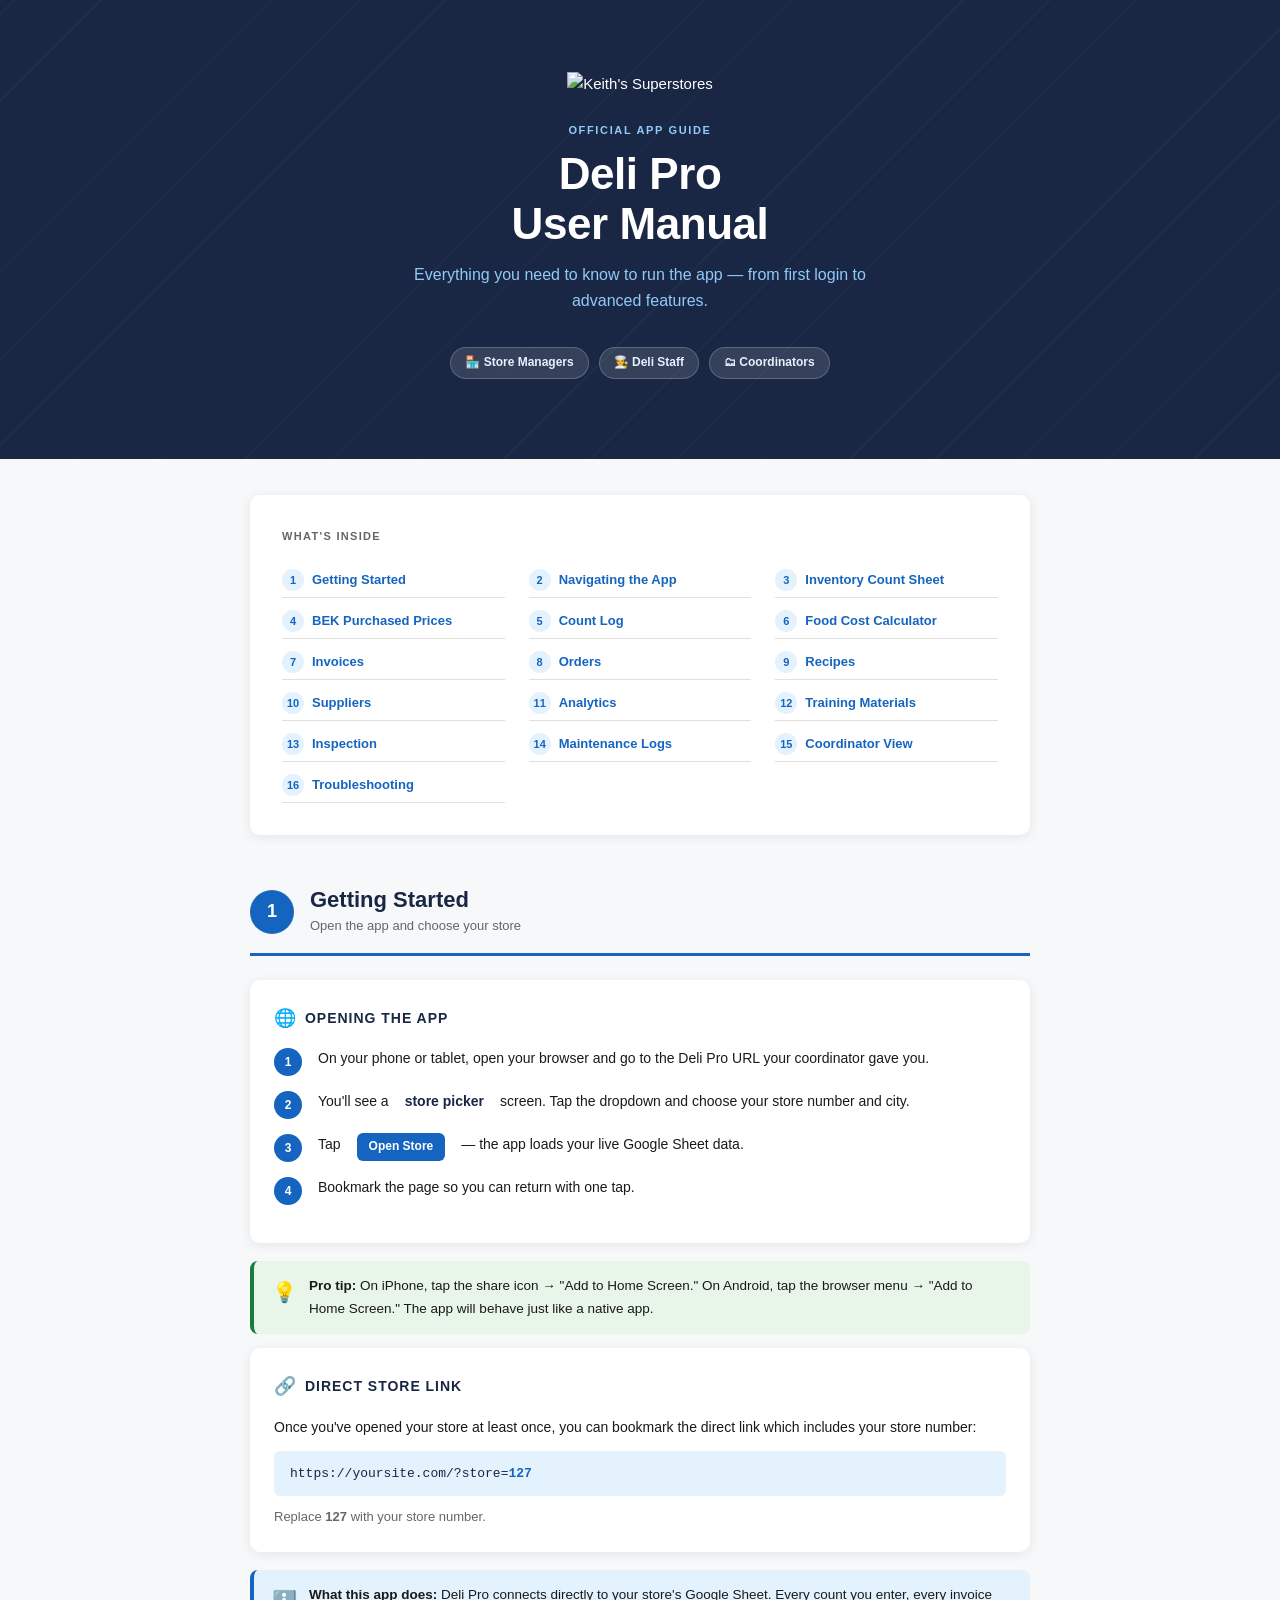
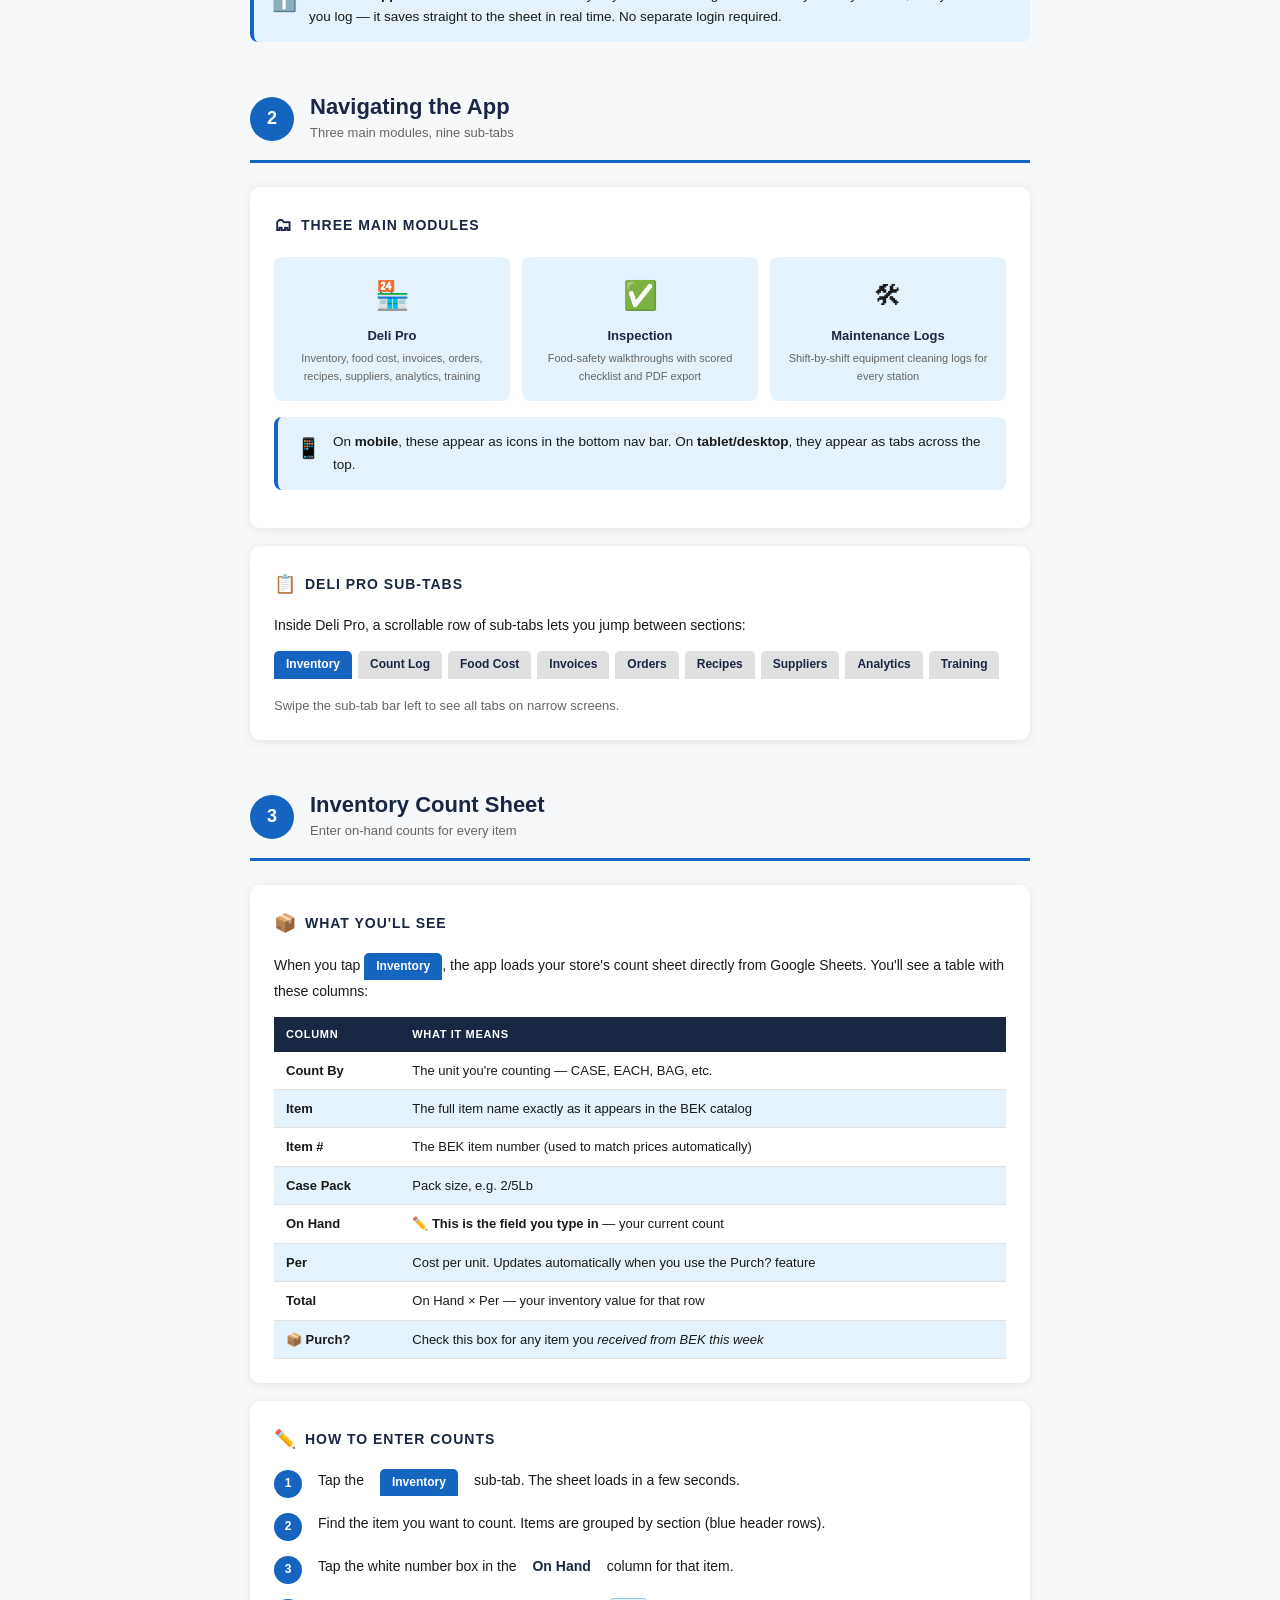
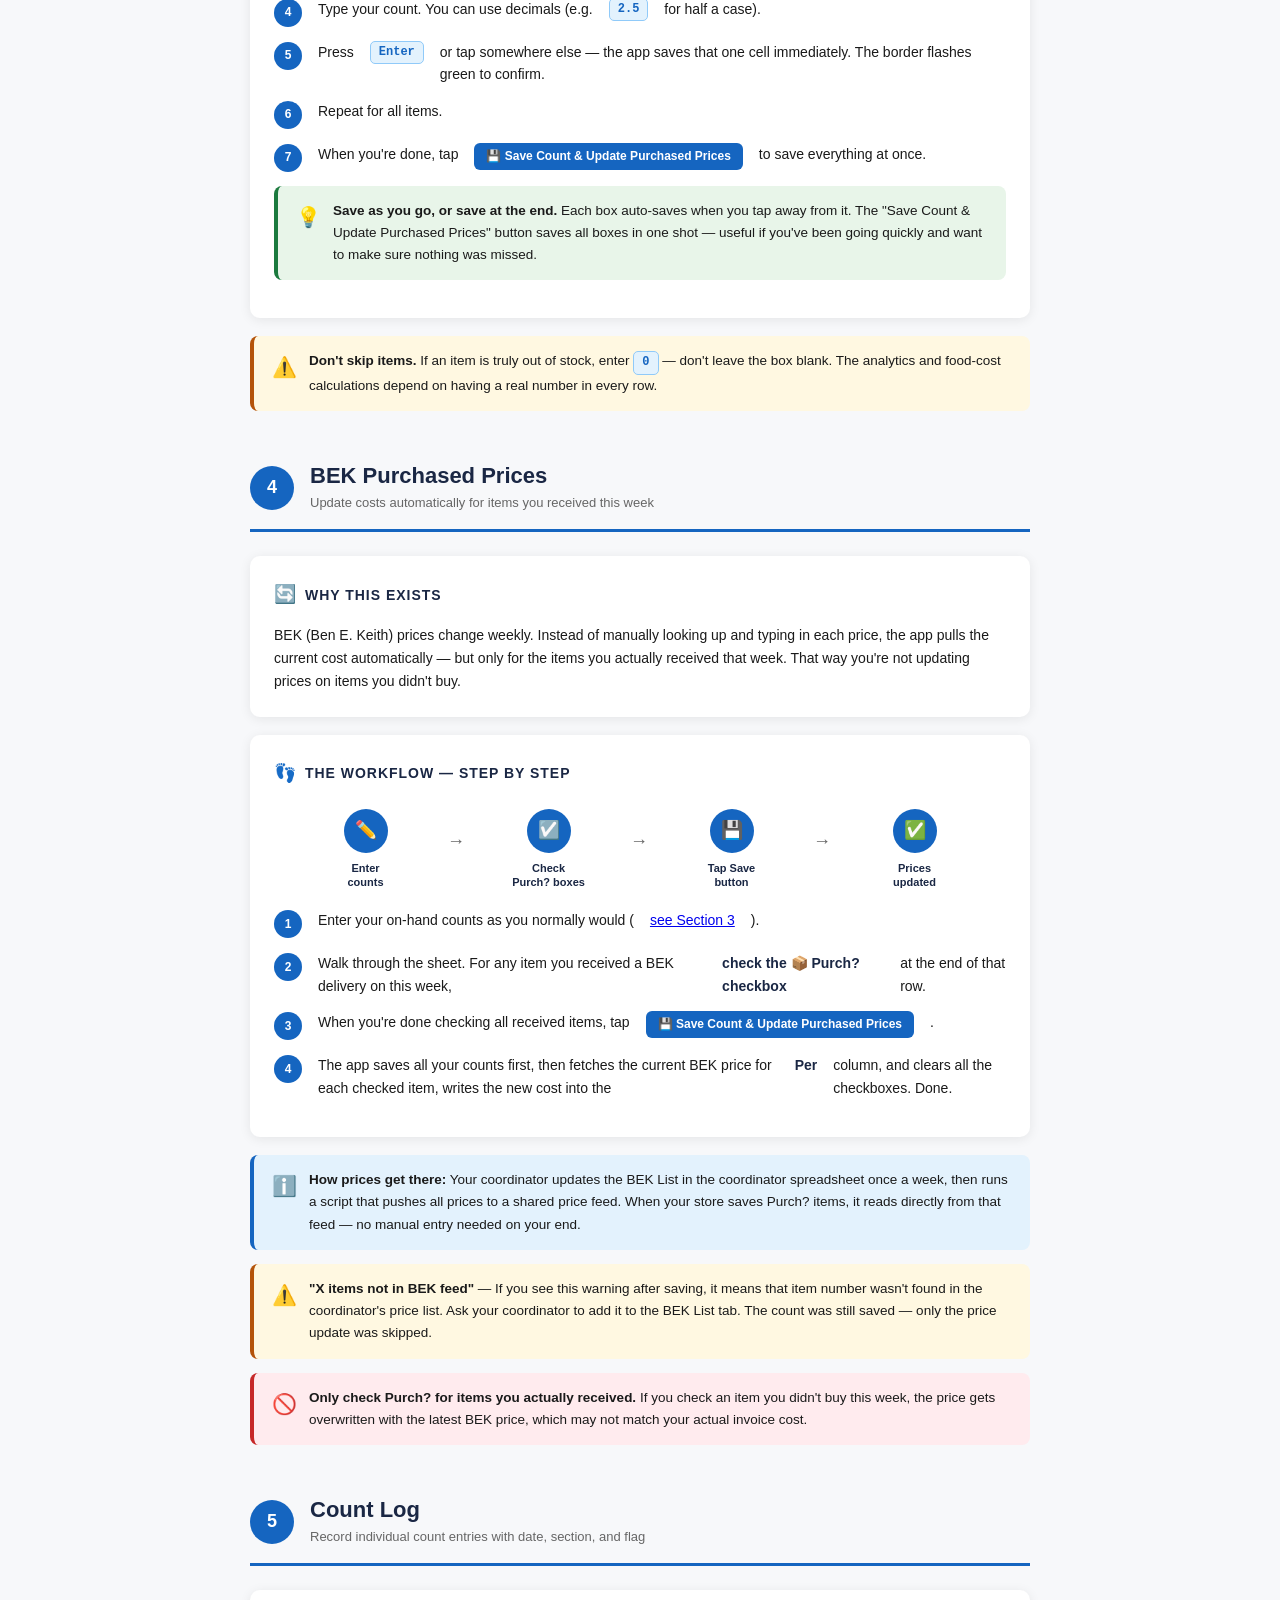
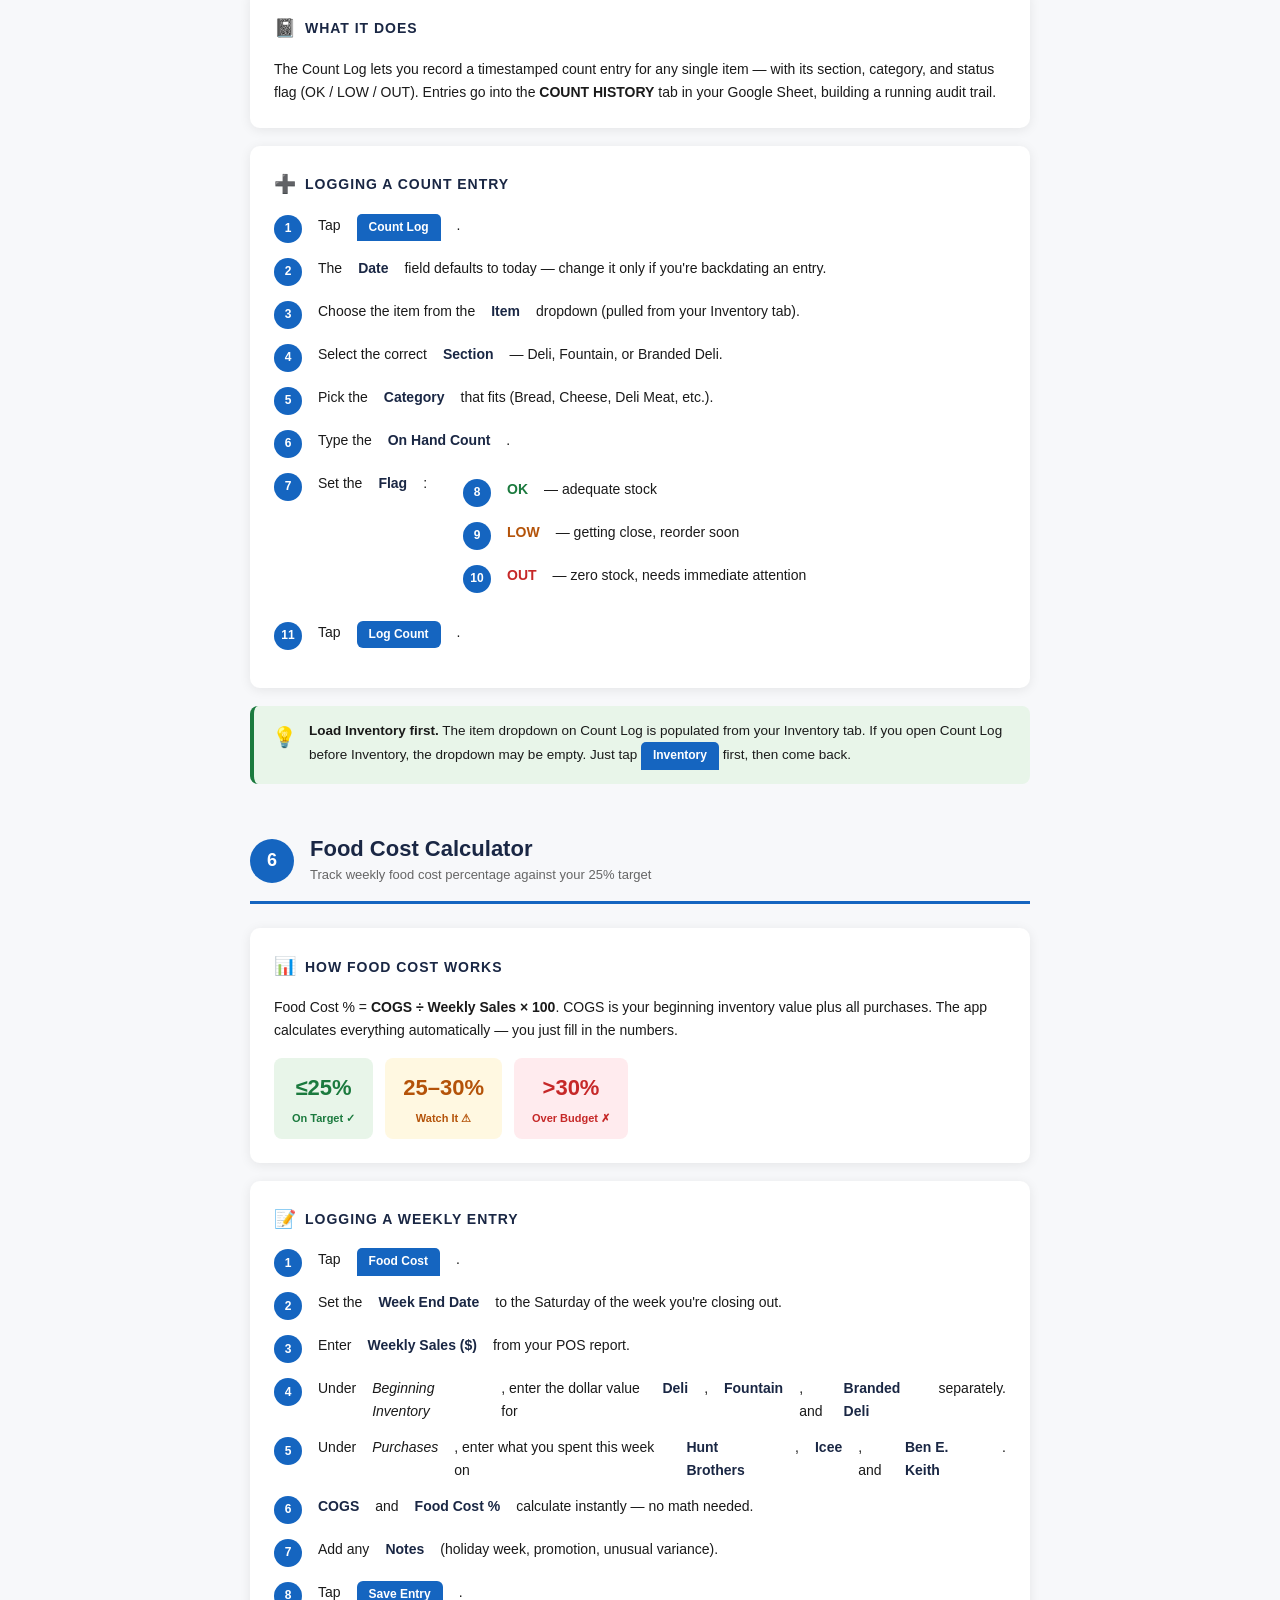
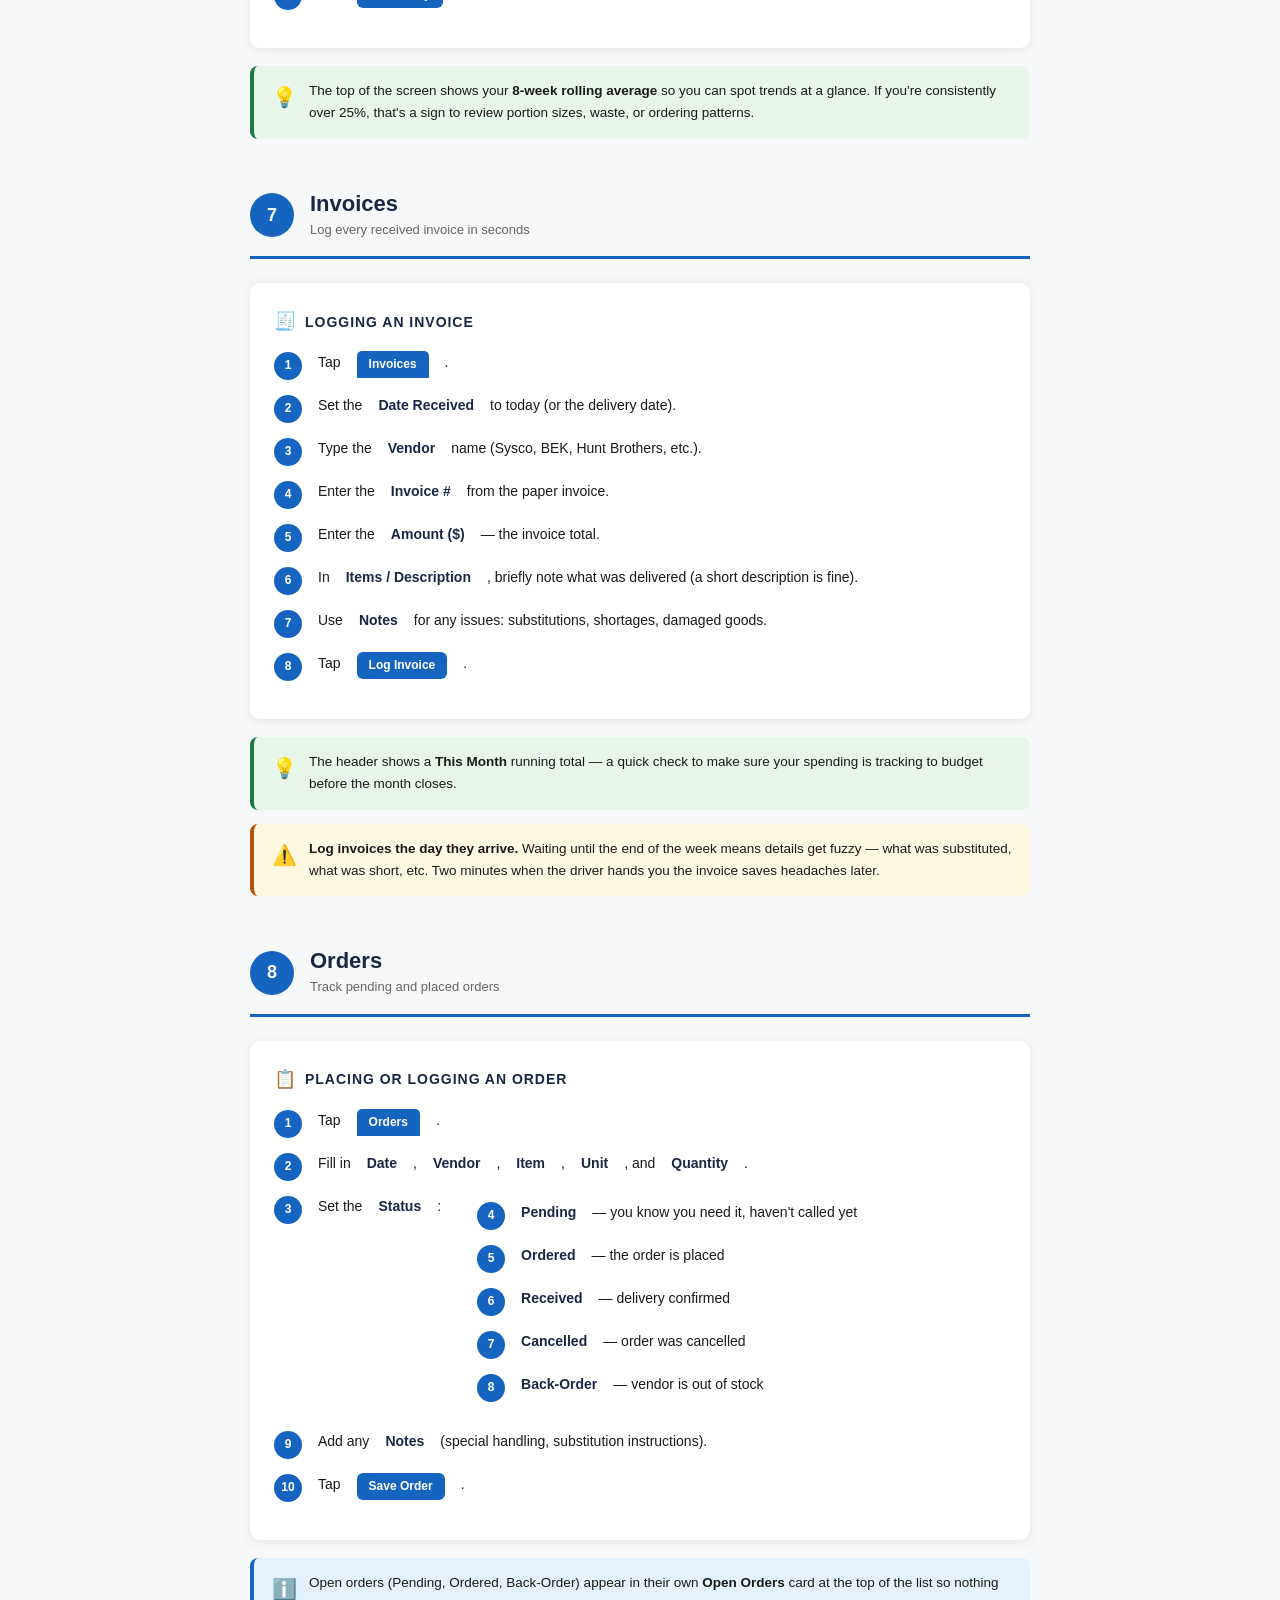
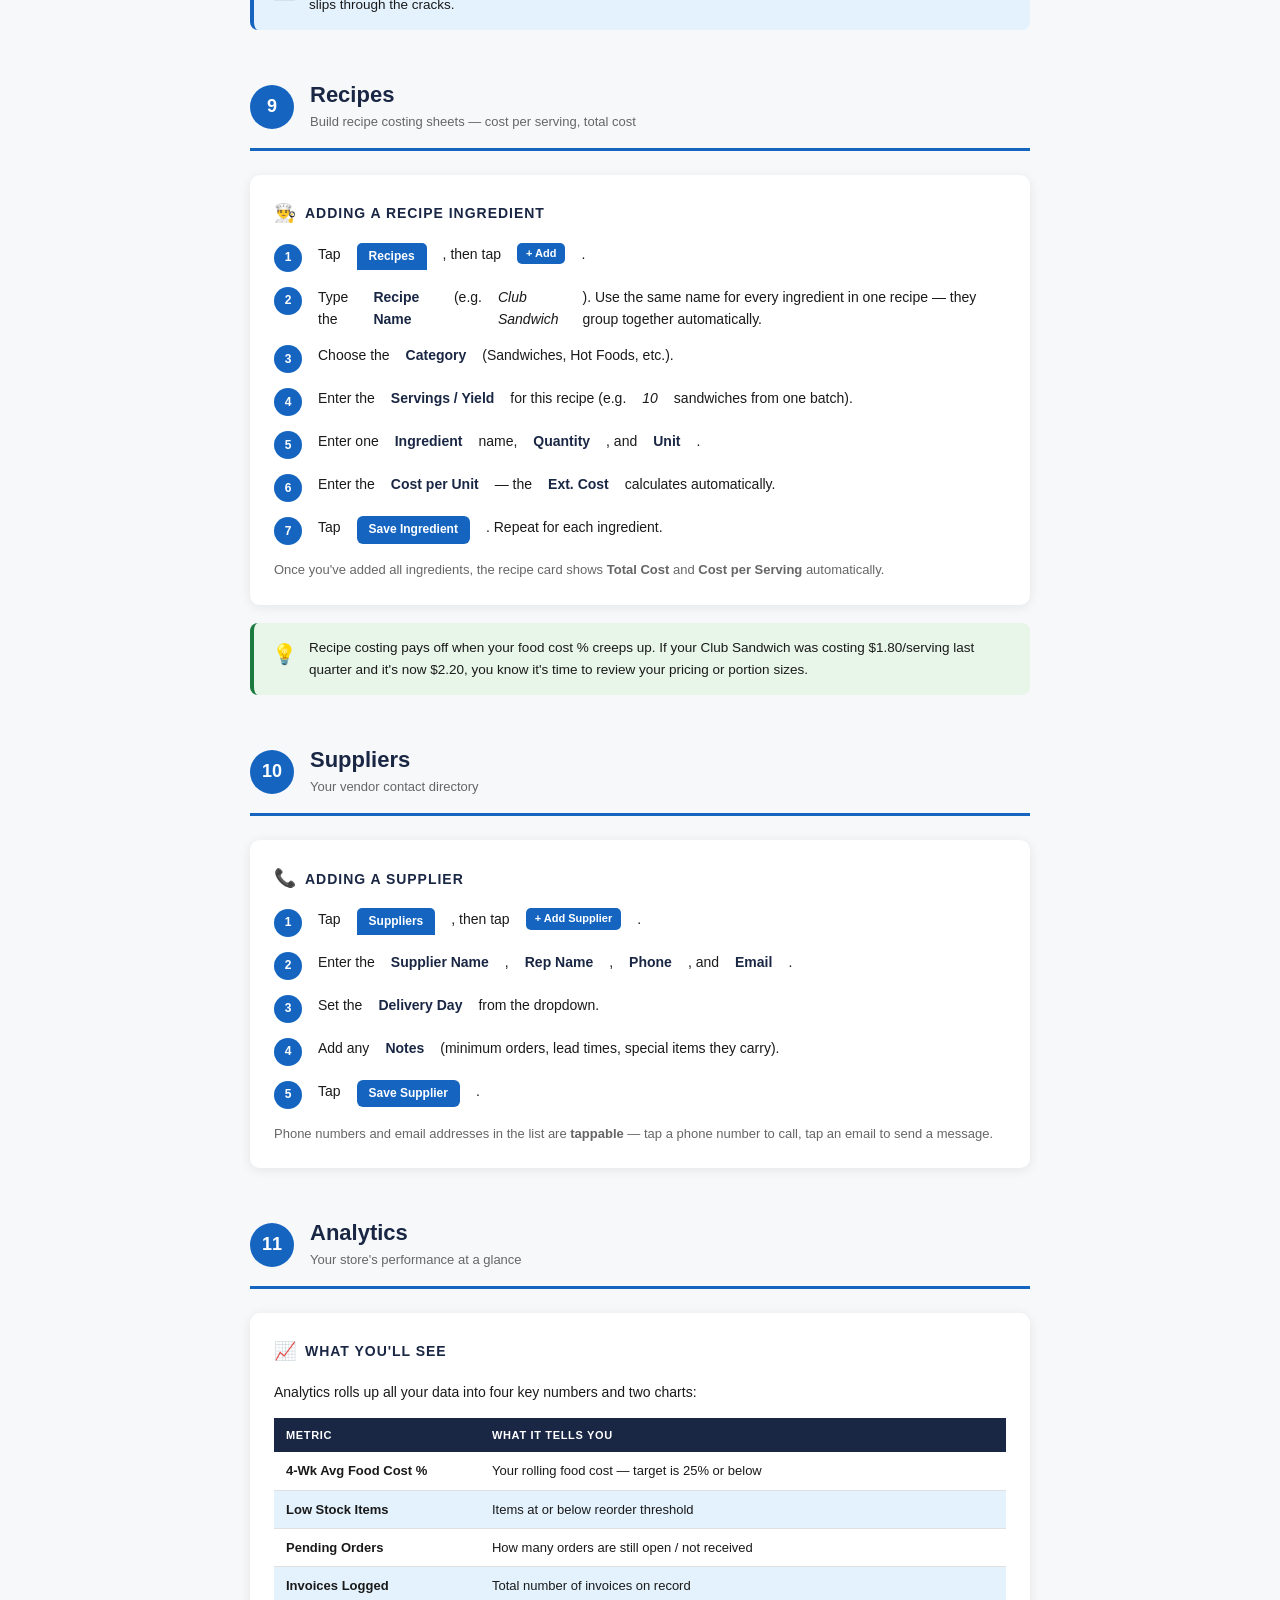
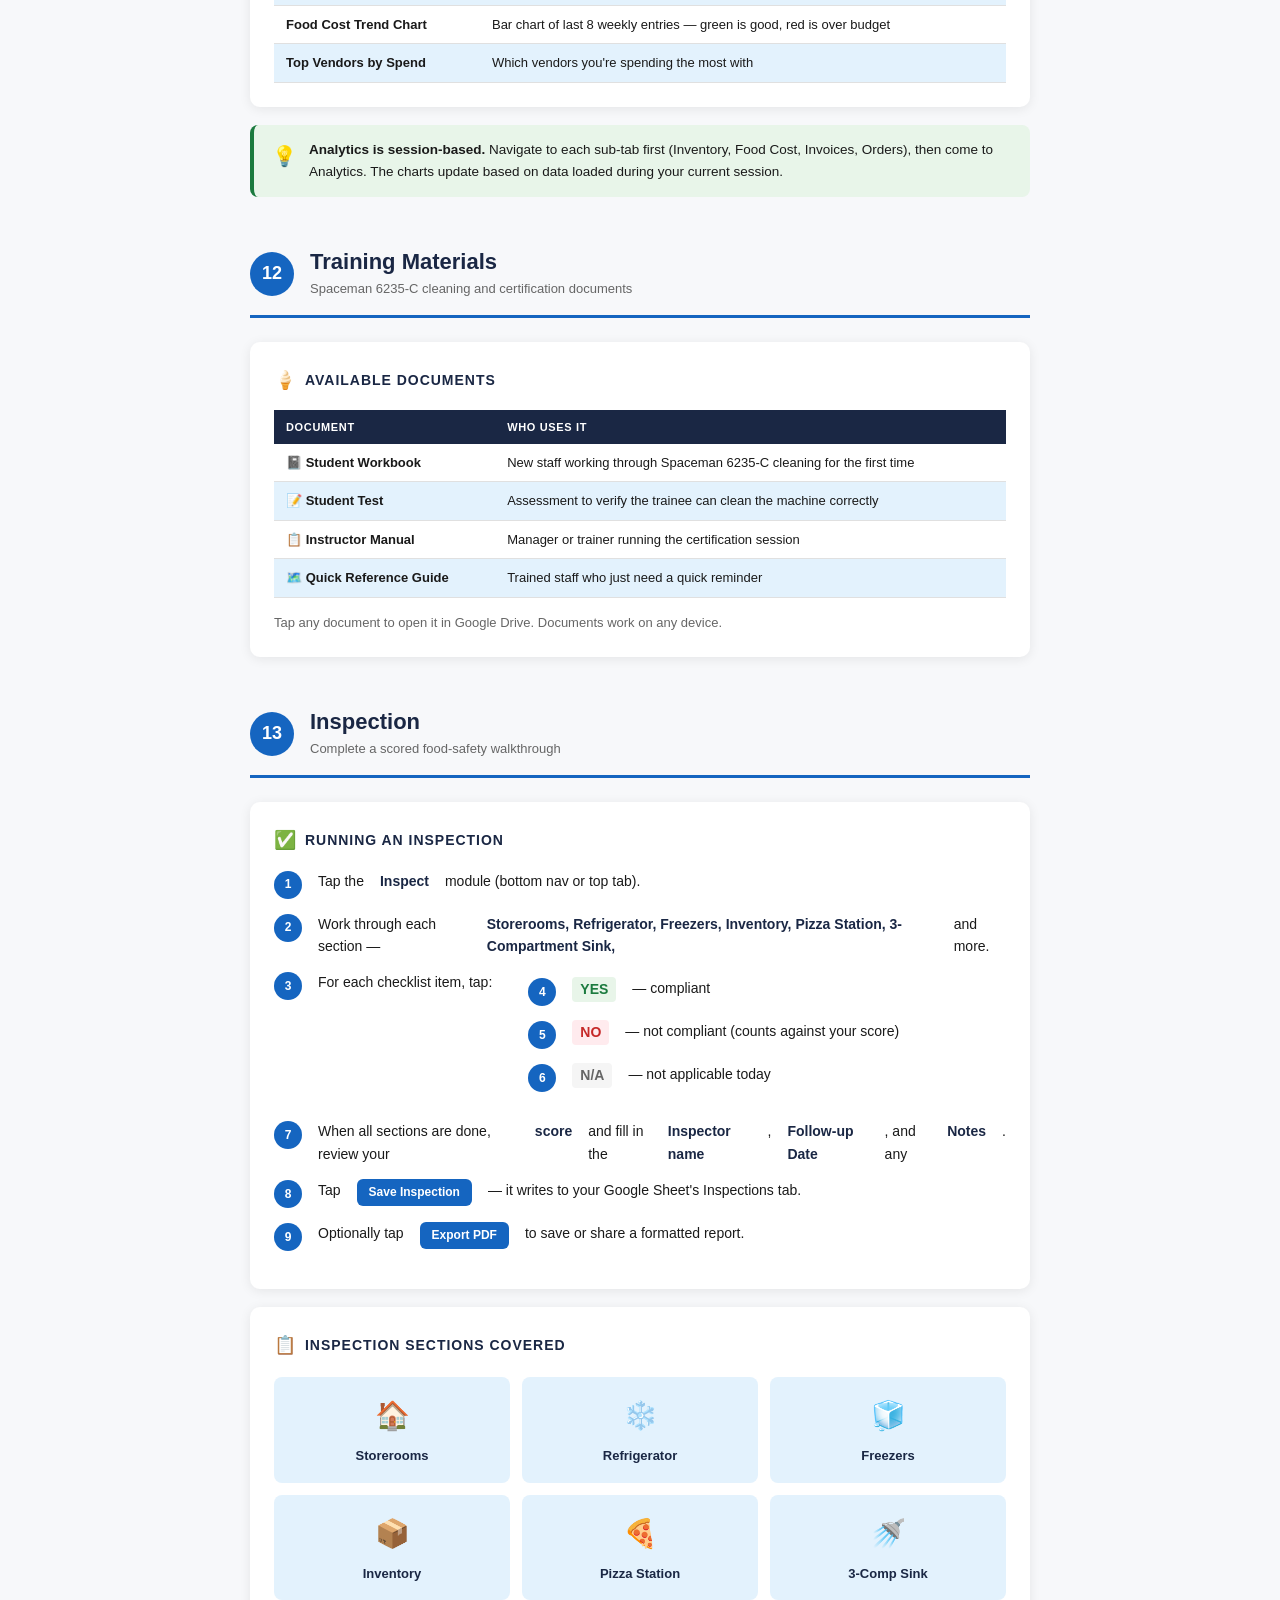
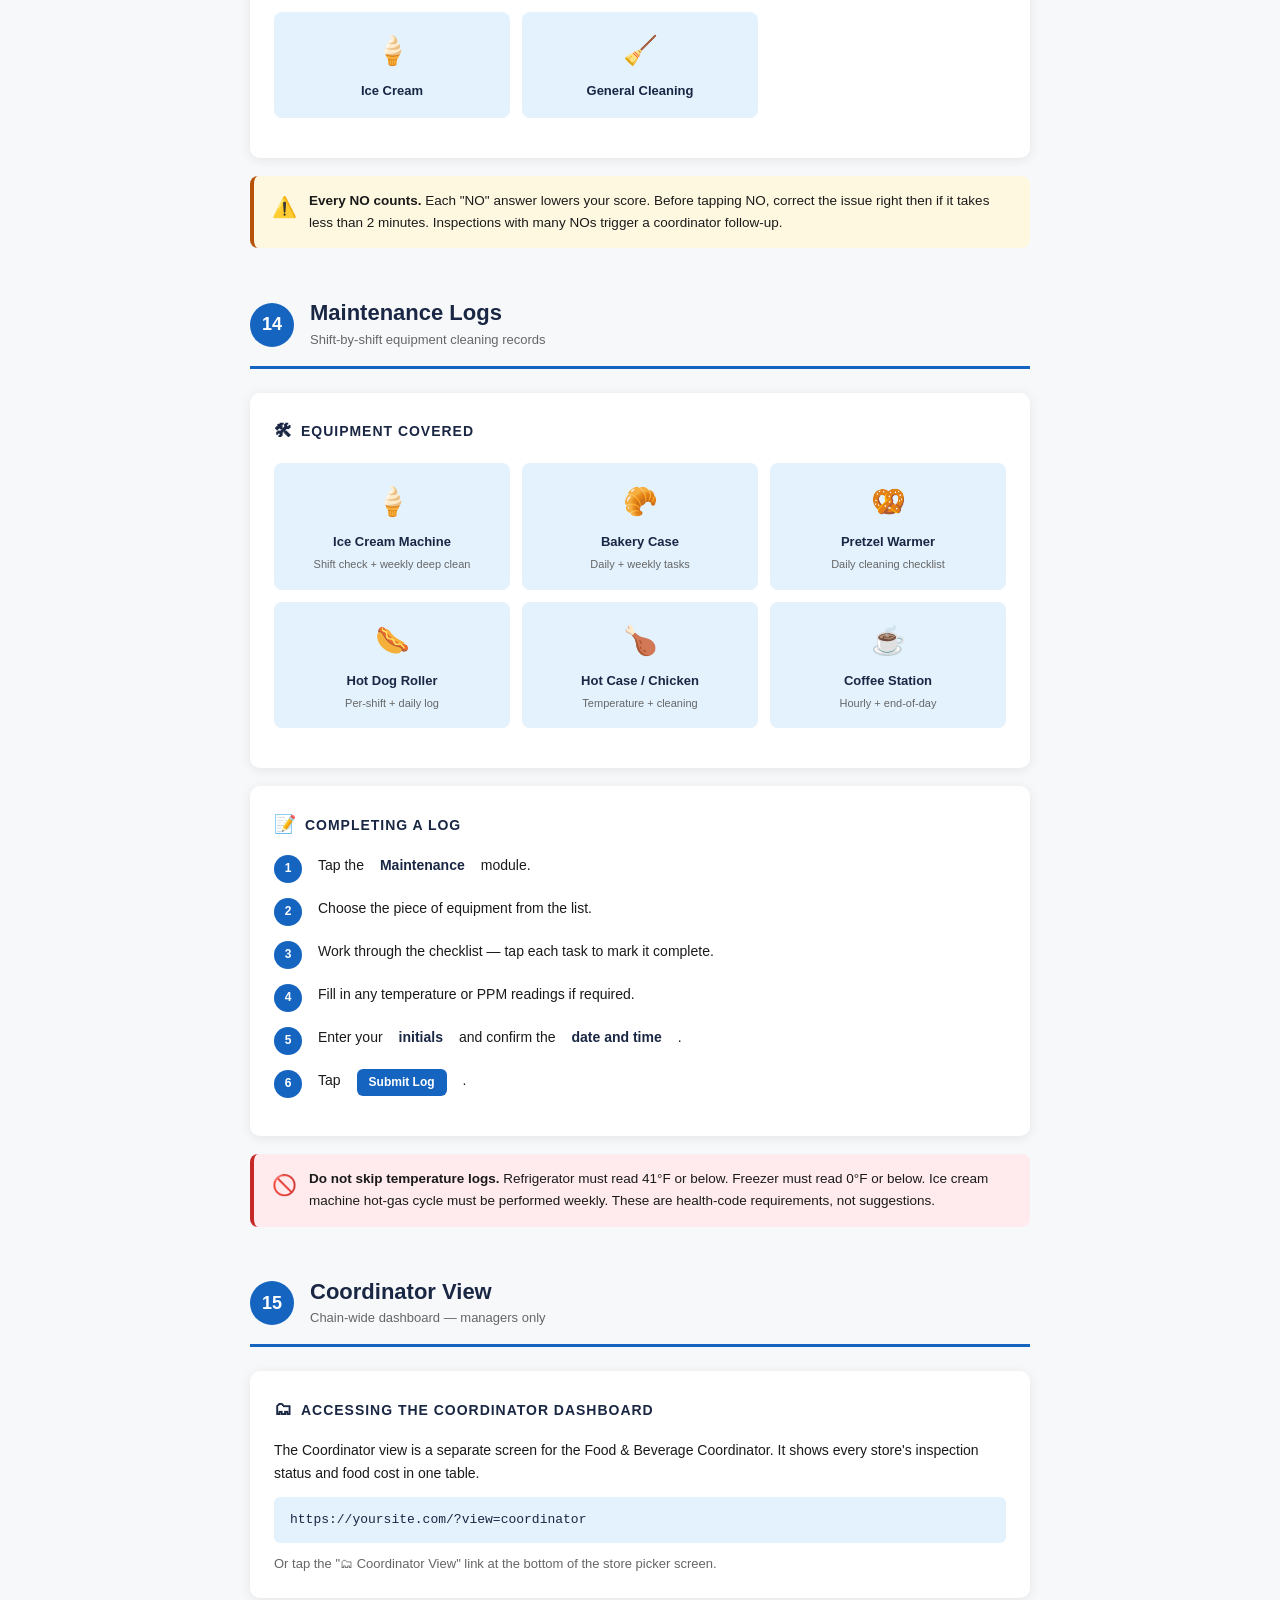
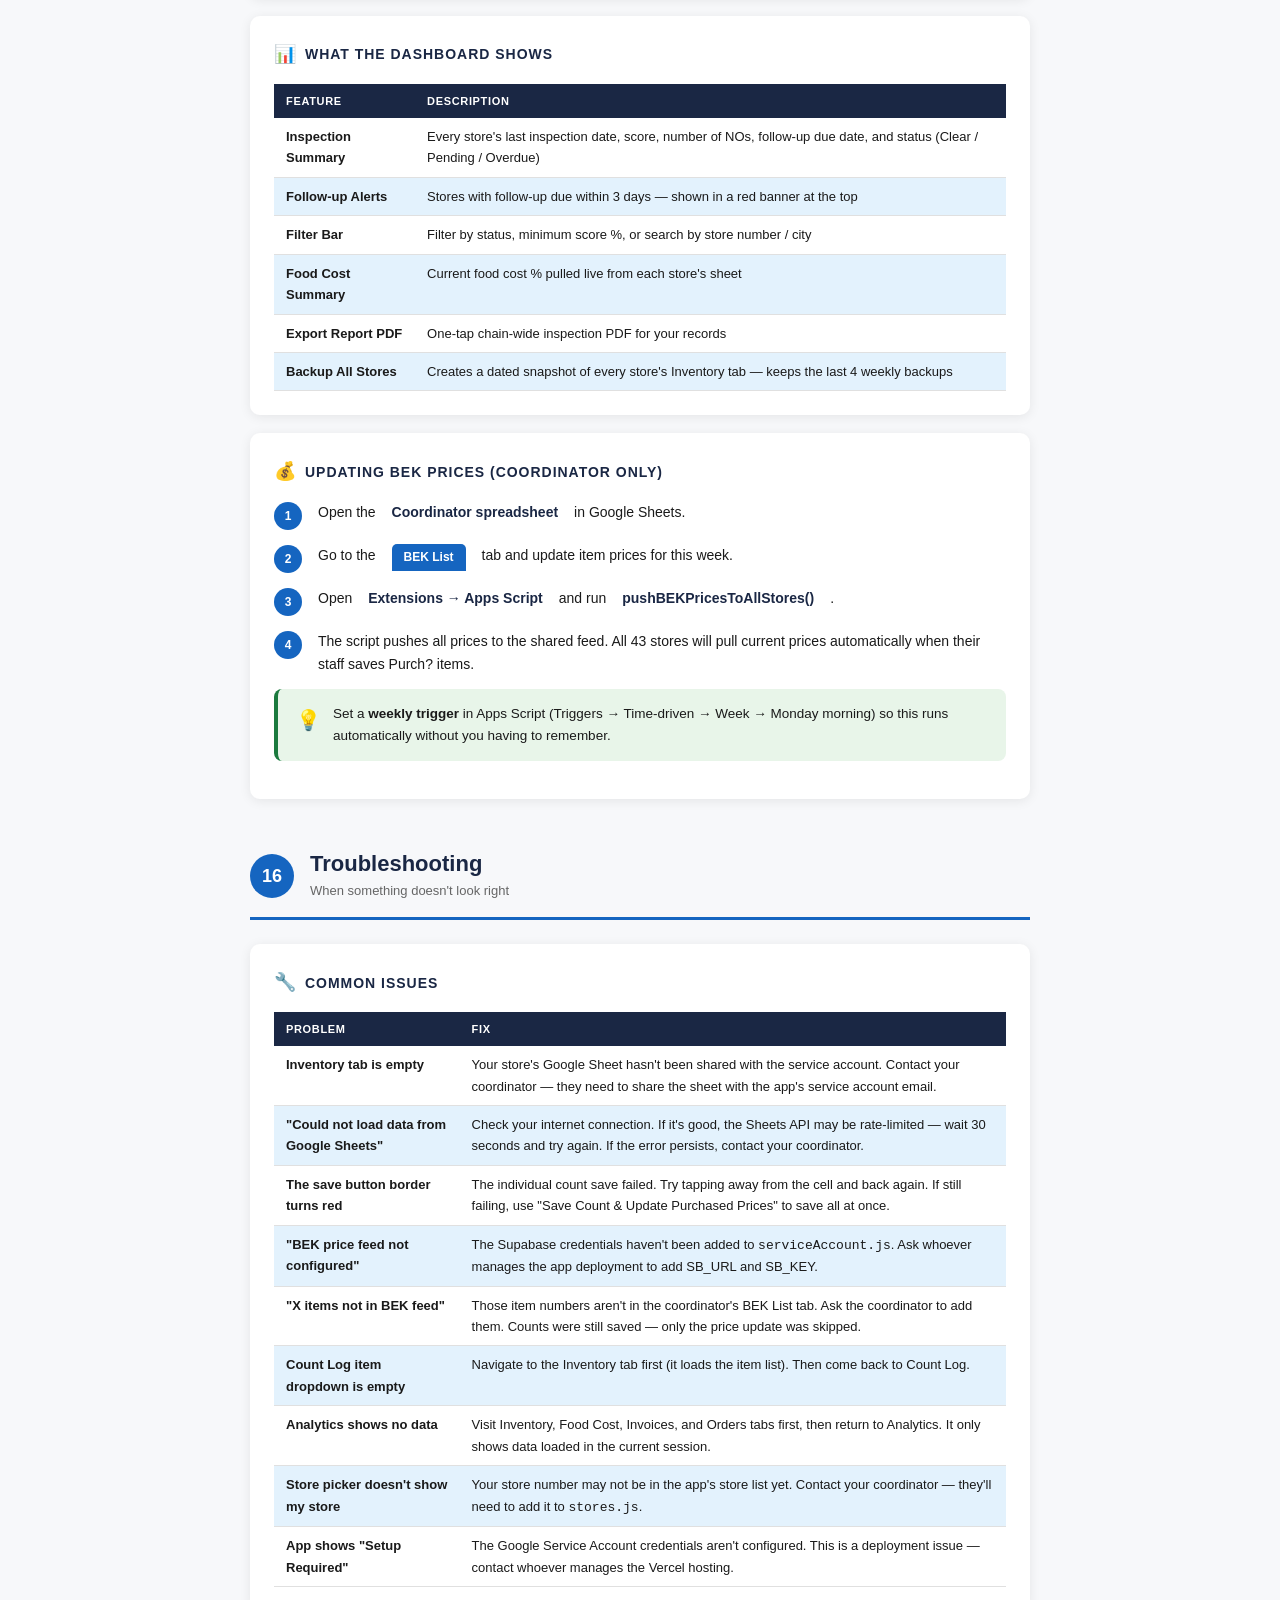
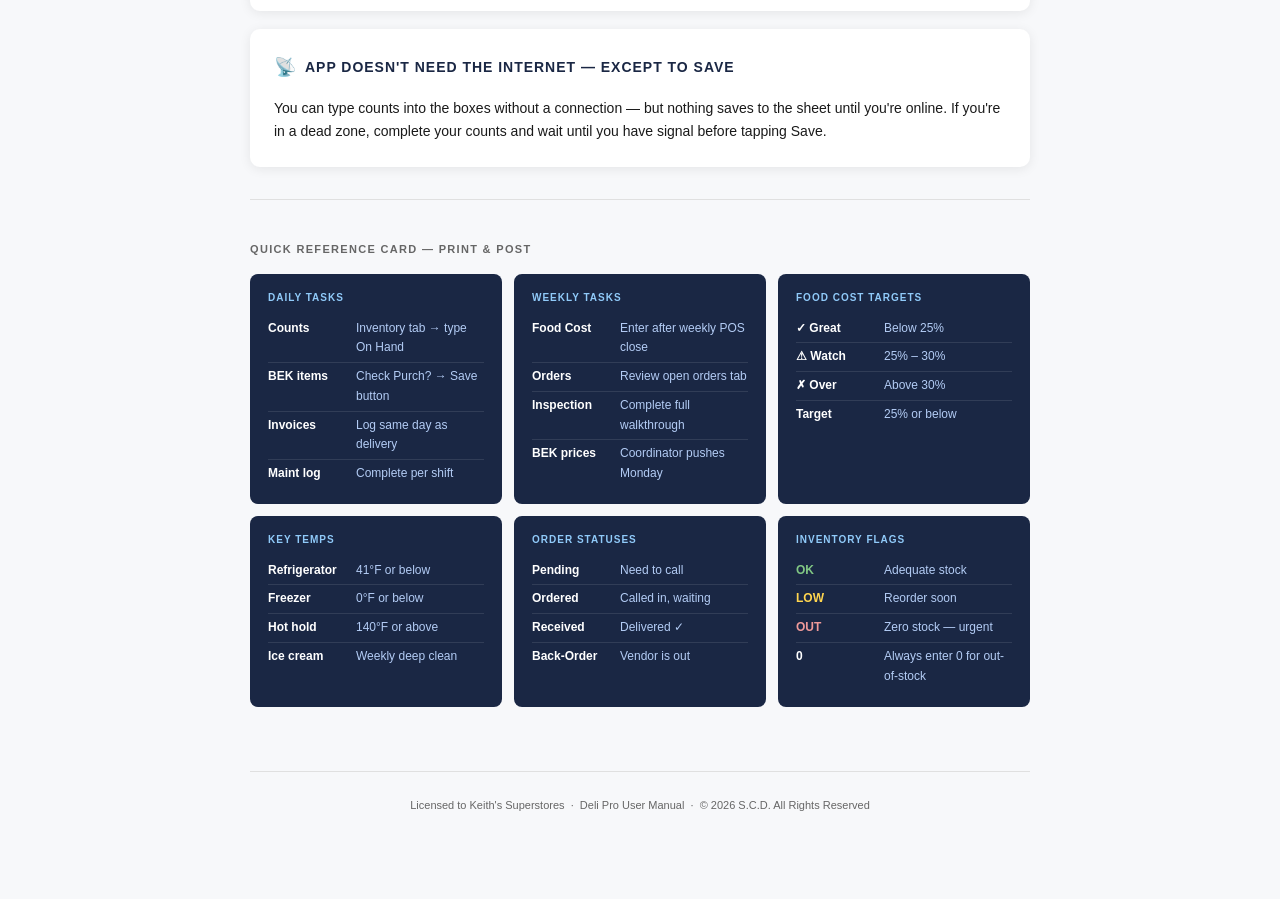
==== manual.html @ 56f4b5a8 "Add Deli Pro user manual Clean, professional HTML manual covering all 16 sections: Getting Started, " ====
<!DOCTYPE html>
<html lang="en">
<head>
<meta charset="UTF-8">
<meta name="viewport" content="width=device-width, initial-scale=1.0">
<title>Keith's Superstores — Deli Pro User Manual</title>
<style>
  /* ── Reset & Base ─────────────────────────────── */
  *, *::before, *::after { box-sizing: border-box; margin: 0; padding: 0; }

  :root {
    --blue:    #1565C0;
    --blue2:   #1A2744;
    --sky:     #E3F2FD;
    --green:   #1B7A3E;
    --green-bg:#E8F5E9;
    --amber:   #B45309;
    --amber-bg:#FFF8E1;
    --red:     #C62828;
    --red-bg:  #FFEBEE;
    --gray:    #E0E0E0;
    --muted:   #666;
    --text:    #1A1A1A;
    --white:   #FFFFFF;
    --page:    #F7F8FA;
    --radius:  10px;
    --shadow:  0 2px 12px rgba(0,0,0,.08);
  }

  body {
    font-family: -apple-system, BlinkMacSystemFont, 'Segoe UI', Roboto, 'Helvetica Neue', sans-serif;
    background: var(--page);
    color: var(--text);
    line-height: 1.65;
    font-size: 15px;
  }

  /* ── Cover ─────────────────────────────────────── */
  .cover {
    background: var(--blue2);
    color: #fff;
    padding: 72px 32px 80px;
    text-align: center;
    position: relative;
    overflow: hidden;
  }
  .cover::before {
    content: '';
    position: absolute;
    inset: 0;
    background: repeating-linear-gradient(
      -45deg,
      transparent,
      transparent 60px,
      rgba(255,255,255,.03) 60px,
      rgba(255,255,255,.03) 61px
    );
  }
  .cover-logo {
    height: 72px;
    width: auto;
    margin-bottom: 24px;
    position: relative;
    z-index: 1;
  }
  .cover-eyebrow {
    font-size: 11px;
    font-weight: 700;
    letter-spacing: .15em;
    text-transform: uppercase;
    color: #90CAF9;
    margin-bottom: 10px;
    position: relative;
    z-index: 1;
  }
  .cover-title {
    font-size: clamp(28px, 5vw, 44px);
    font-weight: 800;
    letter-spacing: -.01em;
    line-height: 1.15;
    position: relative;
    z-index: 1;
    margin-bottom: 12px;
  }
  .cover-sub {
    font-size: 16px;
    color: #90CAF9;
    position: relative;
    z-index: 1;
    max-width: 480px;
    margin: 0 auto 32px;
  }
  .cover-badges {
    display: flex;
    justify-content: center;
    gap: 10px;
    flex-wrap: wrap;
    position: relative;
    z-index: 1;
  }
  .cover-badge {
    background: rgba(255,255,255,.12);
    border: 1px solid rgba(255,255,255,.2);
    border-radius: 20px;
    padding: 5px 14px;
    font-size: 12px;
    font-weight: 600;
    color: #E3F2FD;
  }

  /* ── Layout ─────────────────────────────────────── */
  .wrapper {
    max-width: 820px;
    margin: 0 auto;
    padding: 0 20px 80px;
  }

  /* ── Table of Contents ──────────────────────────── */
  .toc {
    background: var(--white);
    border-radius: var(--radius);
    box-shadow: var(--shadow);
    padding: 32px;
    margin: 36px 0;
  }
  .toc-title {
    font-size: 11px;
    font-weight: 700;
    letter-spacing: .12em;
    text-transform: uppercase;
    color: var(--muted);
    margin-bottom: 18px;
  }
  .toc-grid {
    display: grid;
    grid-template-columns: repeat(auto-fill, minmax(200px, 1fr));
    gap: 6px 24px;
  }
  .toc-item {
    display: flex;
    align-items: center;
    gap: 8px;
    padding: 6px 0;
    border-bottom: 1px solid var(--gray);
    text-decoration: none;
    color: var(--blue);
    font-size: 13px;
    font-weight: 600;
    transition: color .15s;
  }
  .toc-item:hover { color: var(--blue2); }
  .toc-item .toc-num {
    display: inline-flex;
    align-items: center;
    justify-content: center;
    width: 22px;
    height: 22px;
    background: var(--sky);
    color: var(--blue);
    border-radius: 50%;
    font-size: 11px;
    font-weight: 800;
    flex-shrink: 0;
  }

  /* ── Section ────────────────────────────────────── */
  .section {
    margin-top: 52px;
  }
  .section-header {
    display: flex;
    align-items: center;
    gap: 16px;
    margin-bottom: 24px;
    padding-bottom: 16px;
    border-bottom: 3px solid var(--blue);
  }
  .section-num {
    display: inline-flex;
    align-items: center;
    justify-content: center;
    width: 44px;
    height: 44px;
    background: var(--blue);
    color: #fff;
    border-radius: 50%;
    font-size: 18px;
    font-weight: 800;
    flex-shrink: 0;
  }
  .section-title {
    font-size: 22px;
    font-weight: 800;
    color: var(--blue2);
    line-height: 1.2;
  }
  .section-desc {
    font-size: 13px;
    color: var(--muted);
    margin-top: 2px;
    font-weight: 400;
  }

  /* ── Cards ──────────────────────────────────────── */
  .card {
    background: var(--white);
    border-radius: var(--radius);
    box-shadow: var(--shadow);
    padding: 24px;
    margin-bottom: 18px;
  }
  .card-title {
    font-size: 14px;
    font-weight: 800;
    text-transform: uppercase;
    letter-spacing: .07em;
    color: var(--blue2);
    margin-bottom: 14px;
    display: flex;
    align-items: center;
    gap: 8px;
  }
  .card-title .icon { font-size: 18px; }

  /* ── Steps ──────────────────────────────────────── */
  .steps { list-style: none; counter-reset: step; }
  .steps li {
    counter-increment: step;
    display: flex;
    gap: 16px;
    margin-bottom: 14px;
    align-items: flex-start;
  }
  .steps li::before {
    content: counter(step);
    display: inline-flex;
    align-items: center;
    justify-content: center;
    min-width: 28px;
    height: 28px;
    background: var(--blue);
    color: #fff;
    border-radius: 50%;
    font-size: 12px;
    font-weight: 800;
    flex-shrink: 0;
    margin-top: 1px;
  }
  .steps li p, .steps li { font-size: 14px; line-height: 1.6; }
  .steps li strong { color: var(--blue2); }

  /* ── Callouts ───────────────────────────────────── */
  .callout {
    border-radius: 8px;
    padding: 14px 18px;
    margin: 14px 0;
    display: flex;
    gap: 12px;
    align-items: flex-start;
    font-size: 13.5px;
  }
  .callout .callout-icon { font-size: 20px; flex-shrink: 0; margin-top: 1px; }
  .callout-tip    { background: var(--green-bg); border-left: 4px solid var(--green); }
  .callout-warn   { background: var(--amber-bg); border-left: 4px solid var(--amber); }
  .callout-info   { background: var(--sky);      border-left: 4px solid var(--blue);  }
  .callout-danger { background: var(--red-bg);   border-left: 4px solid var(--red);   }
  .callout strong { font-weight: 700; }

  /* ── Key + Button mockups ───────────────────────── */
  .key {
    display: inline-block;
    background: var(--sky);
    border: 1.5px solid #90CAF9;
    border-radius: 5px;
    padding: 1px 8px;
    font-size: 12px;
    font-weight: 700;
    color: var(--blue);
    font-family: monospace;
    white-space: nowrap;
  }
  .btn-mock {
    display: inline-block;
    background: var(--blue);
    color: #fff;
    border-radius: 6px;
    padding: 4px 12px;
    font-size: 12px;
    font-weight: 700;
    white-space: nowrap;
  }
  .btn-mock-sm {
    display: inline-block;
    background: var(--blue);
    color: #fff;
    border-radius: 5px;
    padding: 2px 9px;
    font-size: 11px;
    font-weight: 700;
    white-space: nowrap;
  }
  .tab-mock {
    display: inline-block;
    background: var(--gray);
    color: var(--blue2);
    border-radius: 5px 5px 0 0;
    padding: 4px 12px;
    font-size: 12px;
    font-weight: 700;
    white-space: nowrap;
  }
  .tab-mock.active {
    background: var(--blue);
    color: #fff;
  }

  /* ── Feature grid ───────────────────────────────── */
  .feature-grid {
    display: grid;
    grid-template-columns: repeat(auto-fill, minmax(200px, 1fr));
    gap: 12px;
    margin: 16px 0;
  }
  .feature-card {
    background: var(--sky);
    border-radius: 8px;
    padding: 16px;
    text-align: center;
  }
  .feature-card .feature-icon { font-size: 28px; margin-bottom: 6px; }
  .feature-card .feature-label { font-size: 13px; font-weight: 700; color: var(--blue2); }
  .feature-card .feature-desc  { font-size: 11px; color: var(--muted); margin-top: 3px; }

  /* ── Workflow ───────────────────────────────────── */
  .workflow {
    display: flex;
    gap: 0;
    margin: 20px 0;
    overflow-x: auto;
  }
  .workflow-step {
    flex: 1;
    min-width: 130px;
    text-align: center;
    position: relative;
  }
  .workflow-step:not(:last-child)::after {
    content: '→';
    position: absolute;
    right: -8px;
    top: 18px;
    font-size: 18px;
    color: var(--muted);
    font-weight: 700;
  }
  .workflow-bubble {
    width: 44px;
    height: 44px;
    background: var(--blue);
    color: #fff;
    border-radius: 50%;
    display: flex;
    align-items: center;
    justify-content: center;
    font-size: 18px;
    margin: 0 auto 8px;
  }
  .workflow-label {
    font-size: 11px;
    font-weight: 700;
    color: var(--blue2);
    line-height: 1.3;
  }

  /* ── Table ──────────────────────────────────────── */
  .ref-table { width: 100%; border-collapse: collapse; font-size: 13px; }
  .ref-table th {
    background: var(--blue2);
    color: #fff;
    padding: 8px 12px;
    text-align: left;
    font-size: 11px;
    font-weight: 700;
    letter-spacing: .06em;
    text-transform: uppercase;
  }
  .ref-table td { padding: 8px 12px; border-bottom: 1px solid var(--gray); vertical-align: top; }
  .ref-table tr:nth-child(even) td { background: var(--sky); }

  /* ── Quick reference ────────────────────────────── */
  .qr-grid {
    display: grid;
    grid-template-columns: repeat(auto-fill, minmax(220px, 1fr));
    gap: 12px;
  }
  .qr-card {
    background: var(--blue2);
    color: #fff;
    border-radius: 8px;
    padding: 16px 18px;
  }
  .qr-card .qr-label { font-size: 10px; font-weight: 700; letter-spacing: .1em; text-transform: uppercase; color: #90CAF9; margin-bottom: 8px; }
  .qr-card .qr-item  { font-size: 12px; padding: 4px 0; border-bottom: 1px solid rgba(255,255,255,.1); display: flex; gap: 8px; }
  .qr-card .qr-item:last-child { border-bottom: none; }
  .qr-card .qr-item strong { color: #fff; min-width: 80px; }
  .qr-card .qr-item span   { color: #B3CCF5; }

  /* ── Divider ────────────────────────────────────── */
  .divider { border: none; border-top: 1px solid var(--gray); margin: 32px 0; }

  /* ── Footer ─────────────────────────────────────── */
  .manual-footer {
    text-align: center;
    font-size: 11px;
    color: var(--muted);
    padding: 24px 0 8px;
    border-top: 1px solid var(--gray);
    margin-top: 64px;
  }

  /* ── Print ──────────────────────────────────────── */
  @media print {
    .cover { background: var(--blue2) !important; -webkit-print-color-adjust: exact; print-color-adjust: exact; }
    .card  { box-shadow: none; border: 1px solid var(--gray); }
    .section { page-break-inside: avoid; }
  }

  @media (max-width: 600px) {
    .cover { padding: 48px 20px 56px; }
    .toc-grid { grid-template-columns: 1fr; }
    .workflow { gap: 8px; }
    .workflow-step:not(:last-child)::after { display: none; }
  }
</style>
</head>
<body>

<!-- ═══════════ COVER ═══════════ -->
<div class="cover">
  <img src="https://le-cdn.hibuwebsites.com/6cf3071d4dd743b8a38bdac1b270ed81/dms3rep/multi/opt/logo-keith-superstore-252c5bd2-366w.png"
       alt="Keith's Superstores" class="cover-logo">
  <div class="cover-eyebrow">Official App Guide</div>
  <div class="cover-title">Deli Pro<br>User Manual</div>
  <div class="cover-sub">Everything you need to know to run the app — from first login to advanced features.</div>
  <div class="cover-badges">
    <span class="cover-badge">🏪 Store Managers</span>
    <span class="cover-badge">👩‍🍳 Deli Staff</span>
    <span class="cover-badge">🗂 Coordinators</span>
  </div>
</div>

<div class="wrapper">

  <!-- ═══════════ TABLE OF CONTENTS ═══════════ -->
  <div class="toc">
    <div class="toc-title">What's Inside</div>
    <div class="toc-grid">
      <a class="toc-item" href="#getting-started"><span class="toc-num">1</span>Getting Started</a>
      <a class="toc-item" href="#navigation"><span class="toc-num">2</span>Navigating the App</a>
      <a class="toc-item" href="#inventory"><span class="toc-num">3</span>Inventory Count Sheet</a>
      <a class="toc-item" href="#purch"><span class="toc-num">4</span>BEK Purchased Prices</a>
      <a class="toc-item" href="#countlog"><span class="toc-num">5</span>Count Log</a>
      <a class="toc-item" href="#foodcost"><span class="toc-num">6</span>Food Cost Calculator</a>
      <a class="toc-item" href="#invoices"><span class="toc-num">7</span>Invoices</a>
      <a class="toc-item" href="#orders"><span class="toc-num">8</span>Orders</a>
      <a class="toc-item" href="#recipes"><span class="toc-num">9</span>Recipes</a>
      <a class="toc-item" href="#suppliers"><span class="toc-num">10</span>Suppliers</a>
      <a class="toc-item" href="#analytics"><span class="toc-num">11</span>Analytics</a>
      <a class="toc-item" href="#training"><span class="toc-num">12</span>Training Materials</a>
      <a class="toc-item" href="#inspection"><span class="toc-num">13</span>Inspection</a>
      <a class="toc-item" href="#maintenance"><span class="toc-num">14</span>Maintenance Logs</a>
      <a class="toc-item" href="#coordinator"><span class="toc-num">15</span>Coordinator View</a>
      <a class="toc-item" href="#troubleshooting"><span class="toc-num">16</span>Troubleshooting</a>
    </div>
  </div>


  <!-- ═══════════════════════════════════════════
       1 — GETTING STARTED
  ═══════════════════════════════════════════ -->
  <div class="section" id="getting-started">
    <div class="section-header">
      <div class="section-num">1</div>
      <div>
        <div class="section-title">Getting Started</div>
        <div class="section-desc">Open the app and choose your store</div>
      </div>
    </div>

    <div class="card">
      <div class="card-title"><span class="icon">🌐</span> Opening the App</div>
      <ol class="steps">
        <li>On your phone or tablet, open your browser and go to the Deli Pro URL your coordinator gave you.</li>
        <li>You'll see a <strong>store picker</strong> screen. Tap the dropdown and choose your store number and city.</li>
        <li>Tap <span class="btn-mock">Open Store</span> — the app loads your live Google Sheet data.</li>
        <li>Bookmark the page so you can return with one tap.</li>
      </ol>
    </div>

    <div class="callout callout-tip">
      <span class="callout-icon">💡</span>
      <div><strong>Pro tip:</strong> On iPhone, tap the share icon → "Add to Home Screen." On Android, tap the browser menu → "Add to Home Screen." The app will behave just like a native app.</div>
    </div>

    <div class="card">
      <div class="card-title"><span class="icon">🔗</span> Direct Store Link</div>
      <p style="font-size:14px">Once you've opened your store at least once, you can bookmark the direct link which includes your store number:</p>
      <div style="background:var(--sky);border-radius:6px;padding:12px 16px;margin-top:12px;font-family:monospace;font-size:13px;color:var(--blue2)">
        https://yoursite.com/?store=<strong style="color:var(--blue)">127</strong>
      </div>
      <p style="font-size:13px;color:var(--muted);margin-top:10px">Replace <strong>127</strong> with your store number.</p>
    </div>

    <div class="callout callout-info">
      <span class="callout-icon">ℹ️</span>
      <div><strong>What this app does:</strong> Deli Pro connects directly to your store's Google Sheet. Every count you enter, every invoice you log — it saves straight to the sheet in real time. No separate login required.</div>
    </div>
  </div>


  <!-- ═══════════════════════════════════════════
       2 — NAVIGATION
  ═══════════════════════════════════════════ -->
  <div class="section" id="navigation">
    <div class="section-header">
      <div class="section-num">2</div>
      <div>
        <div class="section-title">Navigating the App</div>
        <div class="section-desc">Three main modules, nine sub-tabs</div>
      </div>
    </div>

    <div class="card">
      <div class="card-title"><span class="icon">🗂</span> Three Main Modules</div>
      <div class="feature-grid">
        <div class="feature-card">
          <div class="feature-icon">🏪</div>
          <div class="feature-label">Deli Pro</div>
          <div class="feature-desc">Inventory, food cost, invoices, orders, recipes, suppliers, analytics, training</div>
        </div>
        <div class="feature-card">
          <div class="feature-icon">✅</div>
          <div class="feature-label">Inspection</div>
          <div class="feature-desc">Food-safety walkthroughs with scored checklist and PDF export</div>
        </div>
        <div class="feature-card">
          <div class="feature-icon">🛠</div>
          <div class="feature-label">Maintenance Logs</div>
          <div class="feature-desc">Shift-by-shift equipment cleaning logs for every station</div>
        </div>
      </div>
      <div class="callout callout-info" style="margin-top:12px">
        <span class="callout-icon">📱</span>
        <div>On <strong>mobile</strong>, these appear as icons in the bottom nav bar. On <strong>tablet/desktop</strong>, they appear as tabs across the top.</div>
      </div>
    </div>

    <div class="card">
      <div class="card-title"><span class="icon">📋</span> Deli Pro Sub-Tabs</div>
      <p style="font-size:14px;margin-bottom:14px">Inside Deli Pro, a scrollable row of sub-tabs lets you jump between sections:</p>
      <div style="display:flex;flex-wrap:wrap;gap:6px;margin-bottom:16px">
        <span class="tab-mock active">Inventory</span>
        <span class="tab-mock">Count Log</span>
        <span class="tab-mock">Food Cost</span>
        <span class="tab-mock">Invoices</span>
        <span class="tab-mock">Orders</span>
        <span class="tab-mock">Recipes</span>
        <span class="tab-mock">Suppliers</span>
        <span class="tab-mock">Analytics</span>
        <span class="tab-mock">Training</span>
      </div>
      <p style="font-size:13px;color:var(--muted)">Swipe the sub-tab bar left to see all tabs on narrow screens.</p>
    </div>
  </div>


  <!-- ═══════════════════════════════════════════
       3 — INVENTORY COUNT SHEET
  ═══════════════════════════════════════════ -->
  <div class="section" id="inventory">
    <div class="section-header">
      <div class="section-num">3</div>
      <div>
        <div class="section-title">Inventory Count Sheet</div>
        <div class="section-desc">Enter on-hand counts for every item</div>
      </div>
    </div>

    <div class="card">
      <div class="card-title"><span class="icon">📦</span> What You'll See</div>
      <p style="font-size:14px;margin-bottom:14px">When you tap <span class="tab-mock active">Inventory</span>, the app loads your store's count sheet directly from Google Sheets. You'll see a table with these columns:</p>
      <table class="ref-table">
        <thead><tr><th>Column</th><th>What it means</th></tr></thead>
        <tbody>
          <tr><td><strong>Count By</strong></td><td>The unit you're counting — CASE, EACH, BAG, etc.</td></tr>
          <tr><td><strong>Item</strong></td><td>The full item name exactly as it appears in the BEK catalog</td></tr>
          <tr><td><strong>Item #</strong></td><td>The BEK item number (used to match prices automatically)</td></tr>
          <tr><td><strong>Case Pack</strong></td><td>Pack size, e.g. 2/5Lb</td></tr>
          <tr><td><strong>On Hand</strong></td><td>✏️ <strong>This is the field you type in</strong> — your current count</td></tr>
          <tr><td><strong>Per</strong></td><td>Cost per unit. Updates automatically when you use the Purch? feature</td></tr>
          <tr><td><strong>Total</strong></td><td>On Hand × Per — your inventory value for that row</td></tr>
          <tr><td><strong>📦 Purch?</strong></td><td>Check this box for any item you <em>received from BEK this week</em></td></tr>
        </tbody>
      </table>
    </div>

    <div class="card">
      <div class="card-title"><span class="icon">✏️</span> How to Enter Counts</div>
      <ol class="steps">
        <li>Tap the <span class="tab-mock active">Inventory</span> sub-tab. The sheet loads in a few seconds.</li>
        <li>Find the item you want to count. Items are grouped by section (blue header rows).</li>
        <li>Tap the white number box in the <strong>On Hand</strong> column for that item.</li>
        <li>Type your count. You can use decimals (e.g. <span class="key">2.5</span> for half a case).</li>
        <li>Press <span class="key">Enter</span> or tap somewhere else — the app saves that one cell immediately. The border flashes green to confirm.</li>
        <li>Repeat for all items.</li>
        <li>When you're done, tap <span class="btn-mock">💾 Save Count &amp; Update Purchased Prices</span> to save everything at once.</li>
      </ol>

      <div class="callout callout-tip" style="margin-top:6px">
        <span class="callout-icon">💡</span>
        <div><strong>Save as you go, or save at the end.</strong> Each box auto-saves when you tap away from it. The "Save Count &amp; Update Purchased Prices" button saves all boxes in one shot — useful if you've been going quickly and want to make sure nothing was missed.</div>
      </div>
    </div>

    <div class="callout callout-warn">
      <span class="callout-icon">⚠️</span>
      <div><strong>Don't skip items.</strong> If an item is truly out of stock, enter <span class="key">0</span> — don't leave the box blank. The analytics and food-cost calculations depend on having a real number in every row.</div>
    </div>
  </div>


  <!-- ═══════════════════════════════════════════
       4 — PURCH? / BEK PRICE UPDATE
  ═══════════════════════════════════════════ -->
  <div class="section" id="purch">
    <div class="section-header">
      <div class="section-num">4</div>
      <div>
        <div class="section-title">BEK Purchased Prices</div>
        <div class="section-desc">Update costs automatically for items you received this week</div>
      </div>
    </div>

    <div class="card">
      <div class="card-title"><span class="icon">🔄</span> Why This Exists</div>
      <p style="font-size:14px">BEK (Ben E. Keith) prices change weekly. Instead of manually looking up and typing in each price, the app pulls the current cost automatically — but only for the items you actually received that week. That way you're not updating prices on items you didn't buy.</p>
    </div>

    <div class="card">
      <div class="card-title"><span class="icon">👣</span> The Workflow — Step by Step</div>

      <div class="workflow">
        <div class="workflow-step">
          <div class="workflow-bubble">✏️</div>
          <div class="workflow-label">Enter<br>counts</div>
        </div>
        <div class="workflow-step">
          <div class="workflow-bubble">☑️</div>
          <div class="workflow-label">Check<br>Purch? boxes</div>
        </div>
        <div class="workflow-step">
          <div class="workflow-bubble">💾</div>
          <div class="workflow-label">Tap Save<br>button</div>
        </div>
        <div class="workflow-step">
          <div class="workflow-bubble">✅</div>
          <div class="workflow-label">Prices<br>updated</div>
        </div>
      </div>

      <ol class="steps" style="margin-top:18px">
        <li>Enter your on-hand counts as you normally would (<a href="#inventory">see Section 3</a>).</li>
        <li>Walk through the sheet. For any item you received a BEK delivery on this week, <strong>check the 📦 Purch? checkbox</strong> at the end of that row.</li>
        <li>When you're done checking all received items, tap <span class="btn-mock">💾 Save Count &amp; Update Purchased Prices</span>.</li>
        <li>The app saves all your counts first, then fetches the current BEK price for each checked item, writes the new cost into the <strong>Per</strong> column, and clears all the checkboxes. Done.</li>
      </ol>
    </div>

    <div class="callout callout-info">
      <span class="callout-icon">ℹ️</span>
      <div><strong>How prices get there:</strong> Your coordinator updates the BEK List in the coordinator spreadsheet once a week, then runs a script that pushes all prices to a shared price feed. When your store saves Purch? items, it reads directly from that feed — no manual entry needed on your end.</div>
    </div>

    <div class="callout callout-warn">
      <span class="callout-icon">⚠️</span>
      <div><strong>"X items not in BEK feed"</strong> — If you see this warning after saving, it means that item number wasn't found in the coordinator's price list. Ask your coordinator to add it to the BEK List tab. The count was still saved — only the price update was skipped.</div>
    </div>

    <div class="callout callout-danger">
      <span class="callout-icon">🚫</span>
      <div><strong>Only check Purch? for items you actually received.</strong> If you check an item you didn't buy this week, the price gets overwritten with the latest BEK price, which may not match your actual invoice cost.</div>
    </div>
  </div>


  <!-- ═══════════════════════════════════════════
       5 — COUNT LOG
  ═══════════════════════════════════════════ -->
  <div class="section" id="countlog">
    <div class="section-header">
      <div class="section-num">5</div>
      <div>
        <div class="section-title">Count Log</div>
        <div class="section-desc">Record individual count entries with date, section, and flag</div>
      </div>
    </div>

    <div class="card">
      <div class="card-title"><span class="icon">📓</span> What It Does</div>
      <p style="font-size:14px">The Count Log lets you record a timestamped count entry for any single item — with its section, category, and status flag (OK / LOW / OUT). Entries go into the <strong>COUNT HISTORY</strong> tab in your Google Sheet, building a running audit trail.</p>
    </div>

    <div class="card">
      <div class="card-title"><span class="icon">➕</span> Logging a Count Entry</div>
      <ol class="steps">
        <li>Tap <span class="tab-mock active">Count Log</span>.</li>
        <li>The <strong>Date</strong> field defaults to today — change it only if you're backdating an entry.</li>
        <li>Choose the item from the <strong>Item</strong> dropdown (pulled from your Inventory tab).</li>
        <li>Select the correct <strong>Section</strong> — Deli, Fountain, or Branded Deli.</li>
        <li>Pick the <strong>Category</strong> that fits (Bread, Cheese, Deli Meat, etc.).</li>
        <li>Type the <strong>On Hand Count</strong>.</li>
        <li>Set the <strong>Flag</strong>:
          <ul style="margin-top:6px;padding-left:20px;font-size:13px">
            <li><span style="color:var(--green);font-weight:700">OK</span> — adequate stock</li>
            <li><span style="color:var(--amber);font-weight:700">LOW</span> — getting close, reorder soon</li>
            <li><span style="color:var(--red);font-weight:700">OUT</span> — zero stock, needs immediate attention</li>
          </ul>
        </li>
        <li>Tap <span class="btn-mock">Log Count</span>.</li>
      </ol>
    </div>

    <div class="callout callout-tip">
      <span class="callout-icon">💡</span>
      <div><strong>Load Inventory first.</strong> The item dropdown on Count Log is populated from your Inventory tab. If you open Count Log before Inventory, the dropdown may be empty. Just tap <span class="tab-mock active">Inventory</span> first, then come back.</div>
    </div>
  </div>


  <!-- ═══════════════════════════════════════════
       6 — FOOD COST
  ═══════════════════════════════════════════ -->
  <div class="section" id="foodcost">
    <div class="section-header">
      <div class="section-num">6</div>
      <div>
        <div class="section-title">Food Cost Calculator</div>
        <div class="section-desc">Track weekly food cost percentage against your 25% target</div>
      </div>
    </div>

    <div class="card">
      <div class="card-title"><span class="icon">📊</span> How Food Cost Works</div>
      <p style="font-size:14px">Food Cost % = <strong>COGS ÷ Weekly Sales × 100</strong>. COGS is your beginning inventory value plus all purchases. The app calculates everything automatically — you just fill in the numbers.</p>
      <div style="display:flex;gap:12px;flex-wrap:wrap;margin-top:16px">
        <div style="background:var(--green-bg);border-radius:8px;padding:12px 18px;text-align:center;min-width:90px">
          <div style="font-size:22px;font-weight:800;color:var(--green)">≤25%</div>
          <div style="font-size:11px;color:var(--green);font-weight:700;margin-top:2px">On Target ✓</div>
        </div>
        <div style="background:var(--amber-bg);border-radius:8px;padding:12px 18px;text-align:center;min-width:90px">
          <div style="font-size:22px;font-weight:800;color:var(--amber)">25–30%</div>
          <div style="font-size:11px;color:var(--amber);font-weight:700;margin-top:2px">Watch It ⚠</div>
        </div>
        <div style="background:var(--red-bg);border-radius:8px;padding:12px 18px;text-align:center;min-width:90px">
          <div style="font-size:22px;font-weight:800;color:var(--red)">&gt;30%</div>
          <div style="font-size:11px;color:var(--red);font-weight:700;margin-top:2px">Over Budget ✗</div>
        </div>
      </div>
    </div>

    <div class="card">
      <div class="card-title"><span class="icon">📝</span> Logging a Weekly Entry</div>
      <ol class="steps">
        <li>Tap <span class="tab-mock active">Food Cost</span>.</li>
        <li>Set the <strong>Week End Date</strong> to the Saturday of the week you're closing out.</li>
        <li>Enter <strong>Weekly Sales ($)</strong> from your POS report.</li>
        <li>Under <em>Beginning Inventory</em>, enter the dollar value for <strong>Deli</strong>, <strong>Fountain</strong>, and <strong>Branded Deli</strong> separately.</li>
        <li>Under <em>Purchases</em>, enter what you spent this week on <strong>Hunt Brothers</strong>, <strong>Icee</strong>, and <strong>Ben E. Keith</strong>.</li>
        <li><strong>COGS</strong> and <strong>Food Cost %</strong> calculate instantly — no math needed.</li>
        <li>Add any <strong>Notes</strong> (holiday week, promotion, unusual variance).</li>
        <li>Tap <span class="btn-mock">Save Entry</span>.</li>
      </ol>
    </div>

    <div class="callout callout-tip">
      <span class="callout-icon">💡</span>
      <div>The top of the screen shows your <strong>8-week rolling average</strong> so you can spot trends at a glance. If you're consistently over 25%, that's a sign to review portion sizes, waste, or ordering patterns.</div>
    </div>
  </div>


  <!-- ═══════════════════════════════════════════
       7 — INVOICES
  ═══════════════════════════════════════════ -->
  <div class="section" id="invoices">
    <div class="section-header">
      <div class="section-num">7</div>
      <div>
        <div class="section-title">Invoices</div>
        <div class="section-desc">Log every received invoice in seconds</div>
      </div>
    </div>

    <div class="card">
      <div class="card-title"><span class="icon">🧾</span> Logging an Invoice</div>
      <ol class="steps">
        <li>Tap <span class="tab-mock active">Invoices</span>.</li>
        <li>Set the <strong>Date Received</strong> to today (or the delivery date).</li>
        <li>Type the <strong>Vendor</strong> name (Sysco, BEK, Hunt Brothers, etc.).</li>
        <li>Enter the <strong>Invoice #</strong> from the paper invoice.</li>
        <li>Enter the <strong>Amount ($)</strong> — the invoice total.</li>
        <li>In <strong>Items / Description</strong>, briefly note what was delivered (a short description is fine).</li>
        <li>Use <strong>Notes</strong> for any issues: substitutions, shortages, damaged goods.</li>
        <li>Tap <span class="btn-mock">Log Invoice</span>.</li>
      </ol>
    </div>

    <div class="callout callout-tip">
      <span class="callout-icon">💡</span>
      <div>The header shows a <strong>This Month</strong> running total — a quick check to make sure your spending is tracking to budget before the month closes.</div>
    </div>

    <div class="callout callout-warn">
      <span class="callout-icon">⚠️</span>
      <div><strong>Log invoices the day they arrive.</strong> Waiting until the end of the week means details get fuzzy — what was substituted, what was short, etc. Two minutes when the driver hands you the invoice saves headaches later.</div>
    </div>
  </div>


  <!-- ═══════════════════════════════════════════
       8 — ORDERS
  ═══════════════════════════════════════════ -->
  <div class="section" id="orders">
    <div class="section-header">
      <div class="section-num">8</div>
      <div>
        <div class="section-title">Orders</div>
        <div class="section-desc">Track pending and placed orders</div>
      </div>
    </div>

    <div class="card">
      <div class="card-title"><span class="icon">📋</span> Placing or Logging an Order</div>
      <ol class="steps">
        <li>Tap <span class="tab-mock active">Orders</span>.</li>
        <li>Fill in <strong>Date</strong>, <strong>Vendor</strong>, <strong>Item</strong>, <strong>Unit</strong>, and <strong>Quantity</strong>.</li>
        <li>Set the <strong>Status</strong>:
          <ul style="margin-top:6px;padding-left:20px;font-size:13px;line-height:2">
            <li><strong>Pending</strong> — you know you need it, haven't called yet</li>
            <li><strong>Ordered</strong> — the order is placed</li>
            <li><strong>Received</strong> — delivery confirmed</li>
            <li><strong>Cancelled</strong> — order was cancelled</li>
            <li><strong>Back-Order</strong> — vendor is out of stock</li>
          </ul>
        </li>
        <li>Add any <strong>Notes</strong> (special handling, substitution instructions).</li>
        <li>Tap <span class="btn-mock">Save Order</span>.</li>
      </ol>
    </div>

    <div class="callout callout-info">
      <span class="callout-icon">ℹ️</span>
      <div>Open orders (Pending, Ordered, Back-Order) appear in their own <strong>Open Orders</strong> card at the top of the list so nothing slips through the cracks.</div>
    </div>
  </div>


  <!-- ═══════════════════════════════════════════
       9 — RECIPES
  ═══════════════════════════════════════════ -->
  <div class="section" id="recipes">
    <div class="section-header">
      <div class="section-num">9</div>
      <div>
        <div class="section-title">Recipes</div>
        <div class="section-desc">Build recipe costing sheets — cost per serving, total cost</div>
      </div>
    </div>

    <div class="card">
      <div class="card-title"><span class="icon">👨‍🍳</span> Adding a Recipe Ingredient</div>
      <ol class="steps">
        <li>Tap <span class="tab-mock active">Recipes</span>, then tap <span class="btn-mock-sm">+ Add</span>.</li>
        <li>Type the <strong>Recipe Name</strong> (e.g. <em>Club Sandwich</em>). Use the same name for every ingredient in one recipe — they group together automatically.</li>
        <li>Choose the <strong>Category</strong> (Sandwiches, Hot Foods, etc.).</li>
        <li>Enter the <strong>Servings / Yield</strong> for this recipe (e.g. <em>10</em> sandwiches from one batch).</li>
        <li>Enter one <strong>Ingredient</strong> name, <strong>Quantity</strong>, and <strong>Unit</strong>.</li>
        <li>Enter the <strong>Cost per Unit</strong> — the <strong>Ext. Cost</strong> calculates automatically.</li>
        <li>Tap <span class="btn-mock">Save Ingredient</span>. Repeat for each ingredient.</li>
      </ol>
      <p style="font-size:13px;color:var(--muted);margin-top:14px">Once you've added all ingredients, the recipe card shows <strong>Total Cost</strong> and <strong>Cost per Serving</strong> automatically.</p>
    </div>

    <div class="callout callout-tip">
      <span class="callout-icon">💡</span>
      <div>Recipe costing pays off when your food cost % creeps up. If your Club Sandwich was costing $1.80/serving last quarter and it's now $2.20, you know it's time to review your pricing or portion sizes.</div>
    </div>
  </div>


  <!-- ═══════════════════════════════════════════
       10 — SUPPLIERS
  ═══════════════════════════════════════════ -->
  <div class="section" id="suppliers">
    <div class="section-header">
      <div class="section-num">10</div>
      <div>
        <div class="section-title">Suppliers</div>
        <div class="section-desc">Your vendor contact directory</div>
      </div>
    </div>

    <div class="card">
      <div class="card-title"><span class="icon">📞</span> Adding a Supplier</div>
      <ol class="steps">
        <li>Tap <span class="tab-mock active">Suppliers</span>, then tap <span class="btn-mock-sm">+ Add Supplier</span>.</li>
        <li>Enter the <strong>Supplier Name</strong>, <strong>Rep Name</strong>, <strong>Phone</strong>, and <strong>Email</strong>.</li>
        <li>Set the <strong>Delivery Day</strong> from the dropdown.</li>
        <li>Add any <strong>Notes</strong> (minimum orders, lead times, special items they carry).</li>
        <li>Tap <span class="btn-mock">Save Supplier</span>.</li>
      </ol>
      <p style="font-size:13px;color:var(--muted);margin-top:12px">Phone numbers and email addresses in the list are <strong>tappable</strong> — tap a phone number to call, tap an email to send a message.</p>
    </div>
  </div>


  <!-- ═══════════════════════════════════════════
       11 — ANALYTICS
  ═══════════════════════════════════════════ -->
  <div class="section" id="analytics">
    <div class="section-header">
      <div class="section-num">11</div>
      <div>
        <div class="section-title">Analytics</div>
        <div class="section-desc">Your store's performance at a glance</div>
      </div>
    </div>

    <div class="card">
      <div class="card-title"><span class="icon">📈</span> What You'll See</div>
      <p style="font-size:14px;margin-bottom:14px">Analytics rolls up all your data into four key numbers and two charts:</p>
      <table class="ref-table">
        <thead><tr><th>Metric</th><th>What it tells you</th></tr></thead>
        <tbody>
          <tr><td><strong>4-Wk Avg Food Cost %</strong></td><td>Your rolling food cost — target is 25% or below</td></tr>
          <tr><td><strong>Low Stock Items</strong></td><td>Items at or below reorder threshold</td></tr>
          <tr><td><strong>Pending Orders</strong></td><td>How many orders are still open / not received</td></tr>
          <tr><td><strong>Invoices Logged</strong></td><td>Total number of invoices on record</td></tr>
          <tr><td><strong>Food Cost Trend Chart</strong></td><td>Bar chart of last 8 weekly entries — green is good, red is over budget</td></tr>
          <tr><td><strong>Top Vendors by Spend</strong></td><td>Which vendors you're spending the most with</td></tr>
        </tbody>
      </table>
    </div>

    <div class="callout callout-tip">
      <span class="callout-icon">💡</span>
      <div><strong>Analytics is session-based.</strong> Navigate to each sub-tab first (Inventory, Food Cost, Invoices, Orders), then come to Analytics. The charts update based on data loaded during your current session.</div>
    </div>
  </div>


  <!-- ═══════════════════════════════════════════
       12 — TRAINING
  ═══════════════════════════════════════════ -->
  <div class="section" id="training">
    <div class="section-header">
      <div class="section-num">12</div>
      <div>
        <div class="section-title">Training Materials</div>
        <div class="section-desc">Spaceman 6235-C cleaning and certification documents</div>
      </div>
    </div>

    <div class="card">
      <div class="card-title"><span class="icon">🍦</span> Available Documents</div>
      <table class="ref-table">
        <thead><tr><th>Document</th><th>Who uses it</th></tr></thead>
        <tbody>
          <tr><td>📓 <strong>Student Workbook</strong></td><td>New staff working through Spaceman 6235-C cleaning for the first time</td></tr>
          <tr><td>📝 <strong>Student Test</strong></td><td>Assessment to verify the trainee can clean the machine correctly</td></tr>
          <tr><td>📋 <strong>Instructor Manual</strong></td><td>Manager or trainer running the certification session</td></tr>
          <tr><td>🗺️ <strong>Quick Reference Guide</strong></td><td>Trained staff who just need a quick reminder</td></tr>
        </tbody>
      </table>
      <p style="font-size:13px;color:var(--muted);margin-top:14px">Tap any document to open it in Google Drive. Documents work on any device.</p>
    </div>
  </div>


  <!-- ═══════════════════════════════════════════
       13 — INSPECTION
  ═══════════════════════════════════════════ -->
  <div class="section" id="inspection">
    <div class="section-header">
      <div class="section-num">13</div>
      <div>
        <div class="section-title">Inspection</div>
        <div class="section-desc">Complete a scored food-safety walkthrough</div>
      </div>
    </div>

    <div class="card">
      <div class="card-title"><span class="icon">✅</span> Running an Inspection</div>
      <ol class="steps">
        <li>Tap the <strong>Inspect</strong> module (bottom nav or top tab).</li>
        <li>Work through each section — <strong>Storerooms, Refrigerator, Freezers, Inventory, Pizza Station, 3-Compartment Sink,</strong> and more.</li>
        <li>For each checklist item, tap:
          <ul style="margin-top:6px;padding-left:20px;font-size:13px;line-height:2">
            <li><span style="background:#E8F5E9;color:var(--green);padding:1px 8px;border-radius:4px;font-weight:700">YES</span> — compliant</li>
            <li><span style="background:#FFEBEE;color:var(--red);padding:1px 8px;border-radius:4px;font-weight:700">NO</span> — not compliant (counts against your score)</li>
            <li><span style="background:#F5F5F5;color:var(--muted);padding:1px 8px;border-radius:4px;font-weight:700">N/A</span> — not applicable today</li>
          </ul>
        </li>
        <li>When all sections are done, review your <strong>score</strong> and fill in the <strong>Inspector name</strong>, <strong>Follow-up Date</strong>, and any <strong>Notes</strong>.</li>
        <li>Tap <span class="btn-mock">Save Inspection</span> — it writes to your Google Sheet's Inspections tab.</li>
        <li>Optionally tap <span class="btn-mock">Export PDF</span> to save or share a formatted report.</li>
      </ol>
    </div>

    <div class="card">
      <div class="card-title"><span class="icon">📋</span> Inspection Sections Covered</div>
      <div class="feature-grid">
        <div class="feature-card"><div class="feature-icon">🏠</div><div class="feature-label">Storerooms</div></div>
        <div class="feature-card"><div class="feature-icon">❄️</div><div class="feature-label">Refrigerator</div></div>
        <div class="feature-card"><div class="feature-icon">🧊</div><div class="feature-label">Freezers</div></div>
        <div class="feature-card"><div class="feature-icon">📦</div><div class="feature-label">Inventory</div></div>
        <div class="feature-card"><div class="feature-icon">🍕</div><div class="feature-label">Pizza Station</div></div>
        <div class="feature-card"><div class="feature-icon">🚿</div><div class="feature-label">3-Comp Sink</div></div>
        <div class="feature-card"><div class="feature-icon">🍦</div><div class="feature-label">Ice Cream</div></div>
        <div class="feature-card"><div class="feature-icon">🧹</div><div class="feature-label">General Cleaning</div></div>
      </div>
    </div>

    <div class="callout callout-warn">
      <span class="callout-icon">⚠️</span>
      <div><strong>Every NO counts.</strong> Each "NO" answer lowers your score. Before tapping NO, correct the issue right then if it takes less than 2 minutes. Inspections with many NOs trigger a coordinator follow-up.</div>
    </div>
  </div>


  <!-- ═══════════════════════════════════════════
       14 — MAINTENANCE LOGS
  ═══════════════════════════════════════════ -->
  <div class="section" id="maintenance">
    <div class="section-header">
      <div class="section-num">14</div>
      <div>
        <div class="section-title">Maintenance Logs</div>
        <div class="section-desc">Shift-by-shift equipment cleaning records</div>
      </div>
    </div>

    <div class="card">
      <div class="card-title"><span class="icon">🛠</span> Equipment Covered</div>
      <div class="feature-grid">
        <div class="feature-card"><div class="feature-icon">🍦</div><div class="feature-label">Ice Cream Machine</div><div class="feature-desc">Shift check + weekly deep clean</div></div>
        <div class="feature-card"><div class="feature-icon">🥐</div><div class="feature-label">Bakery Case</div><div class="feature-desc">Daily + weekly tasks</div></div>
        <div class="feature-card"><div class="feature-icon">🥨</div><div class="feature-label">Pretzel Warmer</div><div class="feature-desc">Daily cleaning checklist</div></div>
        <div class="feature-card"><div class="feature-icon">🌭</div><div class="feature-label">Hot Dog Roller</div><div class="feature-desc">Per-shift + daily log</div></div>
        <div class="feature-card"><div class="feature-icon">🍗</div><div class="feature-label">Hot Case / Chicken</div><div class="feature-desc">Temperature + cleaning</div></div>
        <div class="feature-card"><div class="feature-icon">☕</div><div class="feature-label">Coffee Station</div><div class="feature-desc">Hourly + end-of-day</div></div>
      </div>
    </div>

    <div class="card">
      <div class="card-title"><span class="icon">📝</span> Completing a Log</div>
      <ol class="steps">
        <li>Tap the <strong>Maintenance</strong> module.</li>
        <li>Choose the piece of equipment from the list.</li>
        <li>Work through the checklist — tap each task to mark it complete.</li>
        <li>Fill in any temperature or PPM readings if required.</li>
        <li>Enter your <strong>initials</strong> and confirm the <strong>date and time</strong>.</li>
        <li>Tap <span class="btn-mock">Submit Log</span>.</li>
      </ol>
    </div>

    <div class="callout callout-danger">
      <span class="callout-icon">🚫</span>
      <div><strong>Do not skip temperature logs.</strong> Refrigerator must read 41°F or below. Freezer must read 0°F or below. Ice cream machine hot-gas cycle must be performed weekly. These are health-code requirements, not suggestions.</div>
    </div>
  </div>


  <!-- ═══════════════════════════════════════════
       15 — COORDINATOR VIEW
  ═══════════════════════════════════════════ -->
  <div class="section" id="coordinator">
    <div class="section-header">
      <div class="section-num">15</div>
      <div>
        <div class="section-title">Coordinator View</div>
        <div class="section-desc">Chain-wide dashboard — managers only</div>
      </div>
    </div>

    <div class="card">
      <div class="card-title"><span class="icon">🗂</span> Accessing the Coordinator Dashboard</div>
      <p style="font-size:14px;margin-bottom:12px">The Coordinator view is a separate screen for the Food &amp; Beverage Coordinator. It shows every store's inspection status and food cost in one table.</p>
      <div style="background:var(--sky);border-radius:6px;padding:12px 16px;font-family:monospace;font-size:13px;color:var(--blue2)">
        https://yoursite.com/?view=coordinator
      </div>
      <p style="font-size:13px;color:var(--muted);margin-top:10px">Or tap the "🗂 Coordinator View" link at the bottom of the store picker screen.</p>
    </div>

    <div class="card">
      <div class="card-title"><span class="icon">📊</span> What the Dashboard Shows</div>
      <table class="ref-table">
        <thead><tr><th>Feature</th><th>Description</th></tr></thead>
        <tbody>
          <tr><td><strong>Inspection Summary</strong></td><td>Every store's last inspection date, score, number of NOs, follow-up due date, and status (Clear / Pending / Overdue)</td></tr>
          <tr><td><strong>Follow-up Alerts</strong></td><td>Stores with follow-up due within 3 days — shown in a red banner at the top</td></tr>
          <tr><td><strong>Filter Bar</strong></td><td>Filter by status, minimum score %, or search by store number / city</td></tr>
          <tr><td><strong>Food Cost Summary</strong></td><td>Current food cost % pulled live from each store's sheet</td></tr>
          <tr><td><strong>Export Report PDF</strong></td><td>One-tap chain-wide inspection PDF for your records</td></tr>
          <tr><td><strong>Backup All Stores</strong></td><td>Creates a dated snapshot of every store's Inventory tab — keeps the last 4 weekly backups</td></tr>
        </tbody>
      </table>
    </div>

    <div class="card">
      <div class="card-title"><span class="icon">💰</span> Updating BEK Prices (Coordinator Only)</div>
      <ol class="steps">
        <li>Open the <strong>Coordinator spreadsheet</strong> in Google Sheets.</li>
        <li>Go to the <span class="tab-mock active">BEK List</span> tab and update item prices for this week.</li>
        <li>Open <strong>Extensions → Apps Script</strong> and run <strong>pushBEKPricesToAllStores()</strong>.</li>
        <li>The script pushes all prices to the shared feed. All 43 stores will pull current prices automatically when their staff saves Purch? items.</li>
      </ol>
      <div class="callout callout-tip" style="margin-top:6px">
        <span class="callout-icon">💡</span>
        <div>Set a <strong>weekly trigger</strong> in Apps Script (Triggers → Time-driven → Week → Monday morning) so this runs automatically without you having to remember.</div>
      </div>
    </div>
  </div>


  <!-- ═══════════════════════════════════════════
       16 — TROUBLESHOOTING
  ═══════════════════════════════════════════ -->
  <div class="section" id="troubleshooting">
    <div class="section-header">
      <div class="section-num">16</div>
      <div>
        <div class="section-title">Troubleshooting</div>
        <div class="section-desc">When something doesn't look right</div>
      </div>
    </div>

    <div class="card">
      <div class="card-title"><span class="icon">🔧</span> Common Issues</div>
      <table class="ref-table">
        <thead><tr><th>Problem</th><th>Fix</th></tr></thead>
        <tbody>
          <tr>
            <td><strong>Inventory tab is empty</strong></td>
            <td>Your store's Google Sheet hasn't been shared with the service account. Contact your coordinator — they need to share the sheet with the app's service account email.</td>
          </tr>
          <tr>
            <td><strong>"Could not load data from Google Sheets"</strong></td>
            <td>Check your internet connection. If it's good, the Sheets API may be rate-limited — wait 30 seconds and try again. If the error persists, contact your coordinator.</td>
          </tr>
          <tr>
            <td><strong>The save button border turns red</strong></td>
            <td>The individual count save failed. Try tapping away from the cell and back again. If still failing, use "Save Count &amp; Update Purchased Prices" to save all at once.</td>
          </tr>
          <tr>
            <td><strong>"BEK price feed not configured"</strong></td>
            <td>The Supabase credentials haven't been added to <code>serviceAccount.js</code>. Ask whoever manages the app deployment to add SB_URL and SB_KEY.</td>
          </tr>
          <tr>
            <td><strong>"X items not in BEK feed"</strong></td>
            <td>Those item numbers aren't in the coordinator's BEK List tab. Ask the coordinator to add them. Counts were still saved — only the price update was skipped.</td>
          </tr>
          <tr>
            <td><strong>Count Log item dropdown is empty</strong></td>
            <td>Navigate to the Inventory tab first (it loads the item list). Then come back to Count Log.</td>
          </tr>
          <tr>
            <td><strong>Analytics shows no data</strong></td>
            <td>Visit Inventory, Food Cost, Invoices, and Orders tabs first, then return to Analytics. It only shows data loaded in the current session.</td>
          </tr>
          <tr>
            <td><strong>Store picker doesn't show my store</strong></td>
            <td>Your store number may not be in the app's store list yet. Contact your coordinator — they'll need to add it to <code>stores.js</code>.</td>
          </tr>
          <tr>
            <td><strong>App shows "Setup Required"</strong></td>
            <td>The Google Service Account credentials aren't configured. This is a deployment issue — contact whoever manages the Vercel hosting.</td>
          </tr>
        </tbody>
      </table>
    </div>

    <div class="card">
      <div class="card-title"><span class="icon">📡</span> App Doesn't Need the Internet — Except to Save</div>
      <p style="font-size:14px">You can type counts into the boxes without a connection — but nothing saves to the sheet until you're online. If you're in a dead zone, complete your counts and wait until you have signal before tapping Save.</p>
    </div>
  </div>

  <hr class="divider">

  <!-- ═══════════════════════════════════════════
       QUICK REFERENCE CARD
  ═══════════════════════════════════════════ -->
  <div style="margin-top:40px">
    <div style="font-size:11px;font-weight:700;letter-spacing:.12em;text-transform:uppercase;color:var(--muted);margin-bottom:16px">Quick Reference Card — Print &amp; Post</div>
    <div class="qr-grid">

      <div class="qr-card">
        <div class="qr-label">Daily Tasks</div>
        <div class="qr-item"><strong>Counts</strong><span>Inventory tab → type On Hand</span></div>
        <div class="qr-item"><strong>BEK items</strong><span>Check Purch? → Save button</span></div>
        <div class="qr-item"><strong>Invoices</strong><span>Log same day as delivery</span></div>
        <div class="qr-item"><strong>Maint log</strong><span>Complete per shift</span></div>
      </div>

      <div class="qr-card">
        <div class="qr-label">Weekly Tasks</div>
        <div class="qr-item"><strong>Food Cost</strong><span>Enter after weekly POS close</span></div>
        <div class="qr-item"><strong>Orders</strong><span>Review open orders tab</span></div>
        <div class="qr-item"><strong>Inspection</strong><span>Complete full walkthrough</span></div>
        <div class="qr-item"><strong>BEK prices</strong><span>Coordinator pushes Monday</span></div>
      </div>

      <div class="qr-card">
        <div class="qr-label">Food Cost Targets</div>
        <div class="qr-item"><strong>✓ Great</strong><span>Below 25%</span></div>
        <div class="qr-item"><strong>⚠ Watch</strong><span>25% – 30%</span></div>
        <div class="qr-item"><strong>✗ Over</strong><span>Above 30%</span></div>
        <div class="qr-item"><strong>Target</strong><span>25% or below</span></div>
      </div>

      <div class="qr-card">
        <div class="qr-label">Key Temps</div>
        <div class="qr-item"><strong>Refrigerator</strong><span>41°F or below</span></div>
        <div class="qr-item"><strong>Freezer</strong><span>0°F or below</span></div>
        <div class="qr-item"><strong>Hot hold</strong><span>140°F or above</span></div>
        <div class="qr-item"><strong>Ice cream</strong><span>Weekly deep clean</span></div>
      </div>

      <div class="qr-card">
        <div class="qr-label">Order Statuses</div>
        <div class="qr-item"><strong>Pending</strong><span>Need to call</span></div>
        <div class="qr-item"><strong>Ordered</strong><span>Called in, waiting</span></div>
        <div class="qr-item"><strong>Received</strong><span>Delivered ✓</span></div>
        <div class="qr-item"><strong>Back-Order</strong><span>Vendor is out</span></div>
      </div>

      <div class="qr-card">
        <div class="qr-label">Inventory Flags</div>
        <div class="qr-item"><strong style="color:#81C784">OK</strong><span>Adequate stock</span></div>
        <div class="qr-item"><strong style="color:#FFD54F">LOW</strong><span>Reorder soon</span></div>
        <div class="qr-item"><strong style="color:#EF9A9A">OUT</strong><span>Zero stock — urgent</span></div>
        <div class="qr-item"><strong>0</strong><span>Always enter 0 for out-of-stock</span></div>
      </div>

    </div>
  </div>

  <div class="manual-footer">
    Licensed to Keith's Superstores &nbsp;·&nbsp; Deli Pro User Manual &nbsp;·&nbsp; © 2026 S.C.D. All Rights Reserved
  </div>

</div><!-- /wrapper -->
</body>
</html>
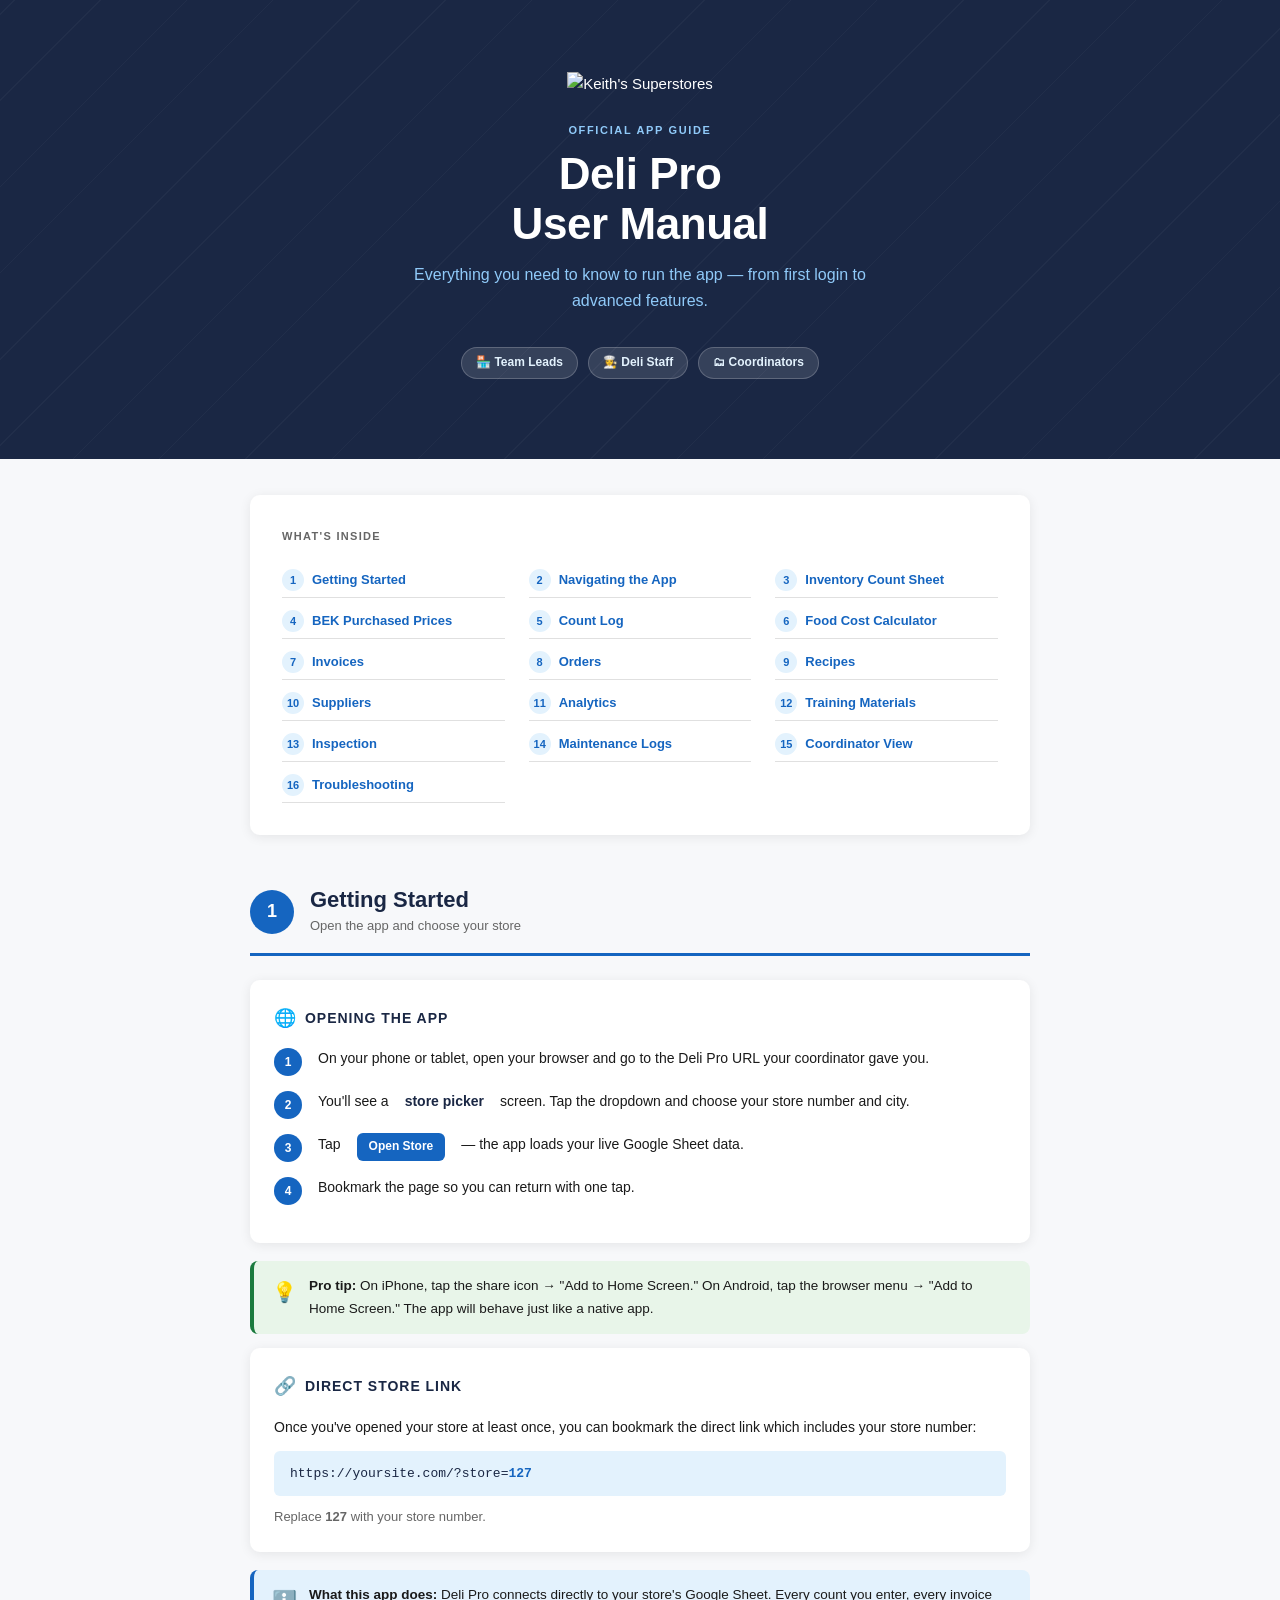
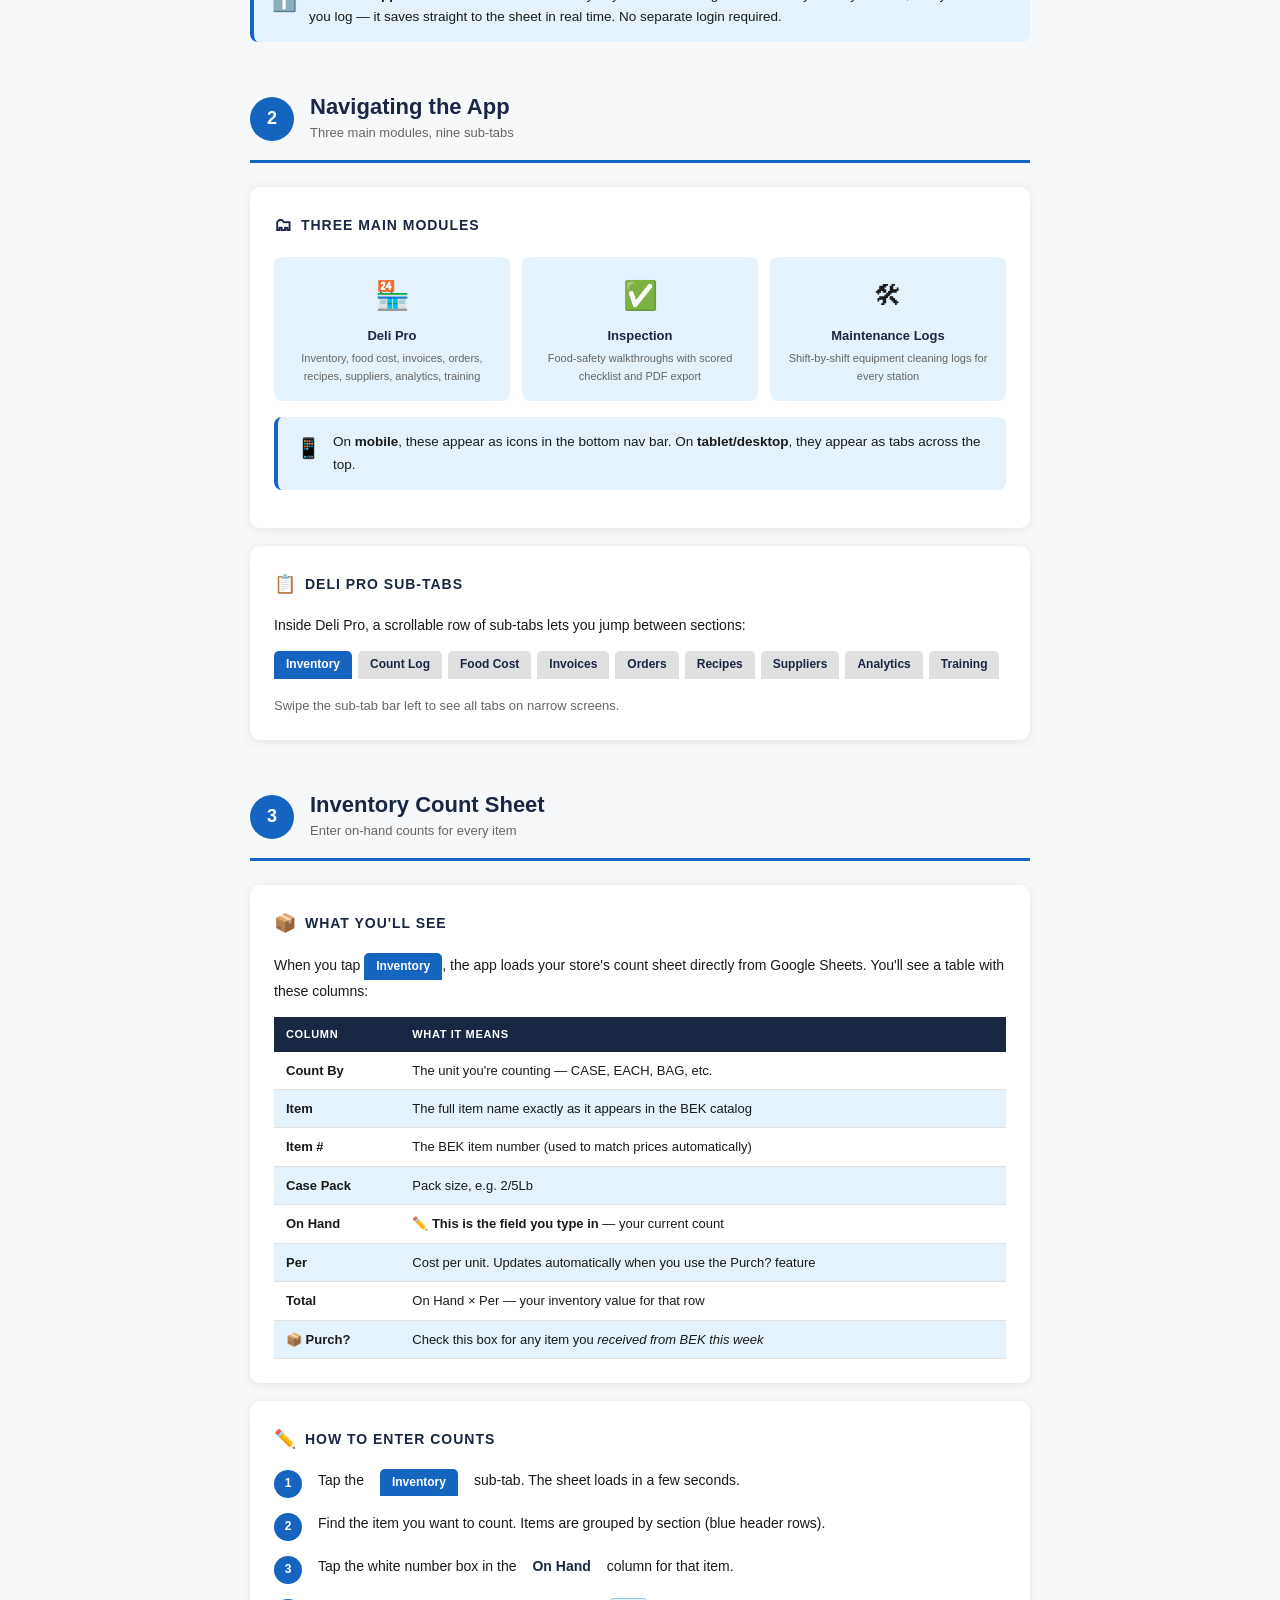
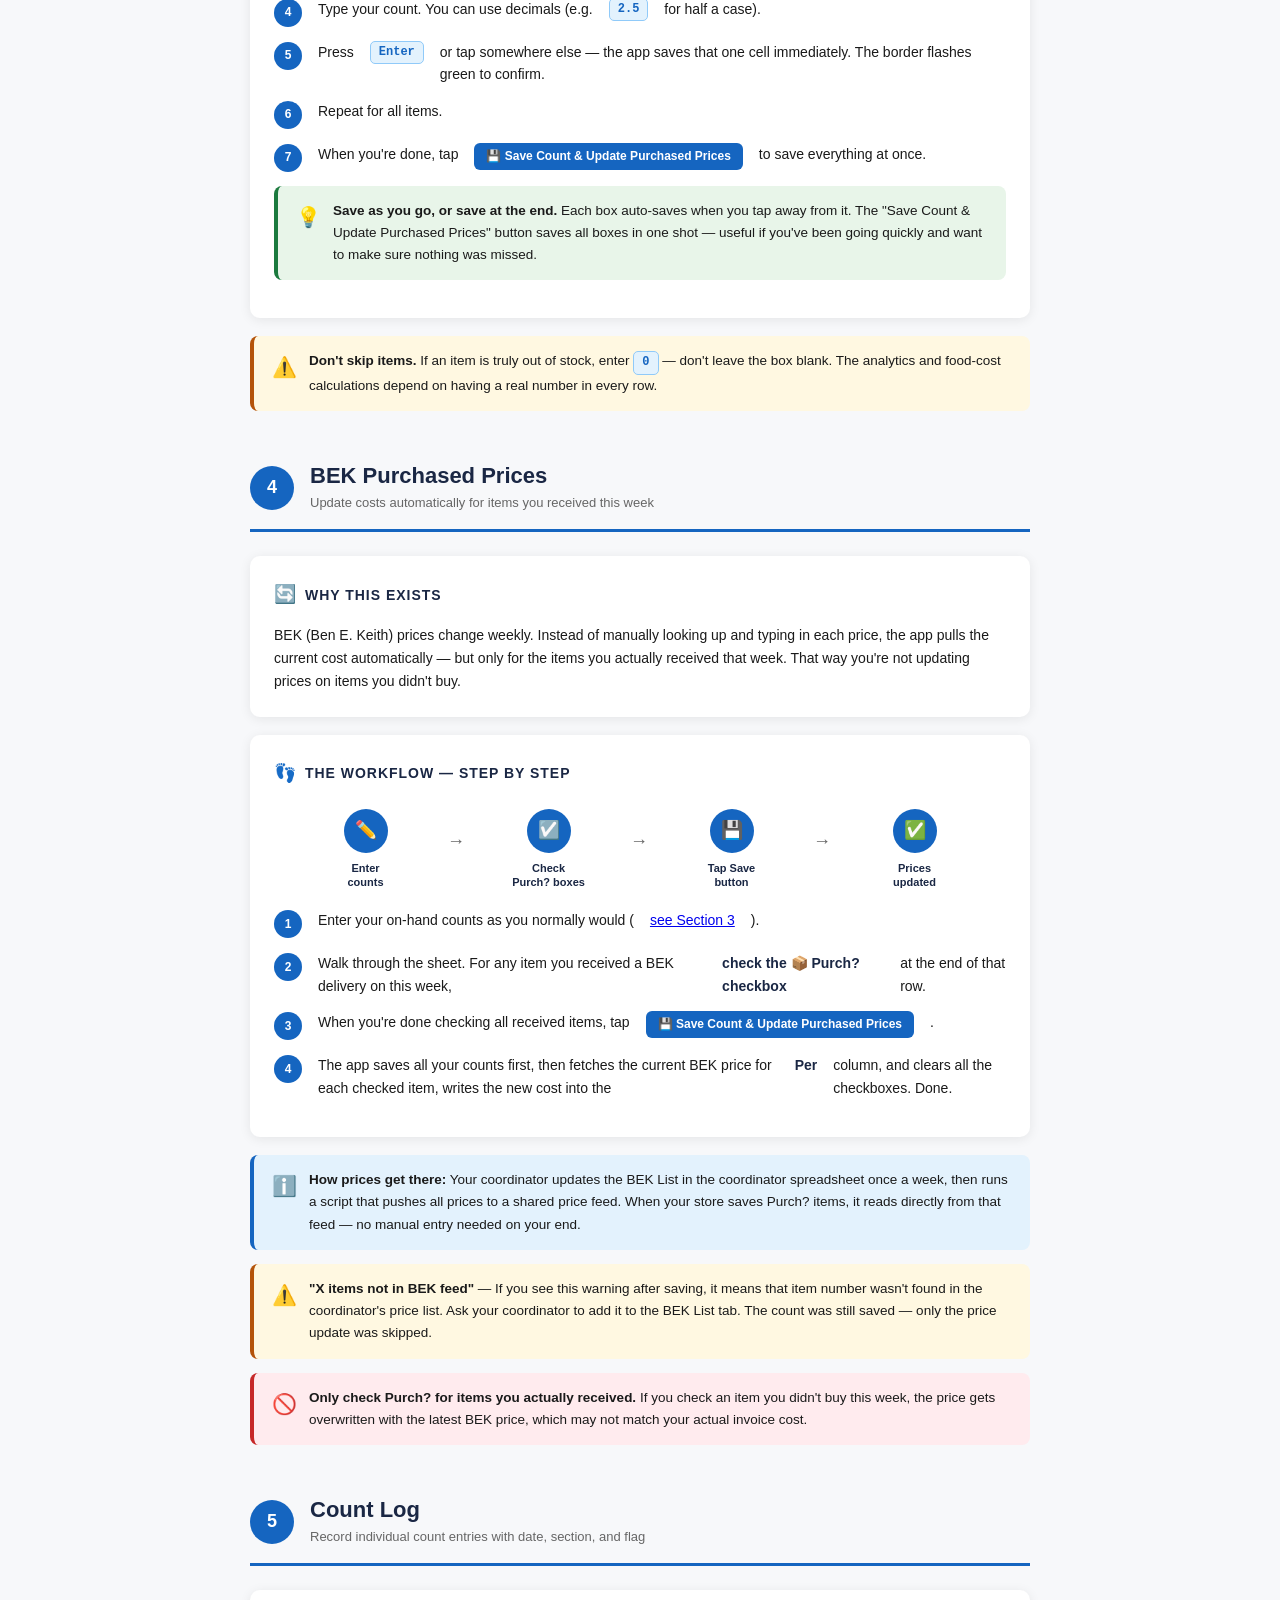
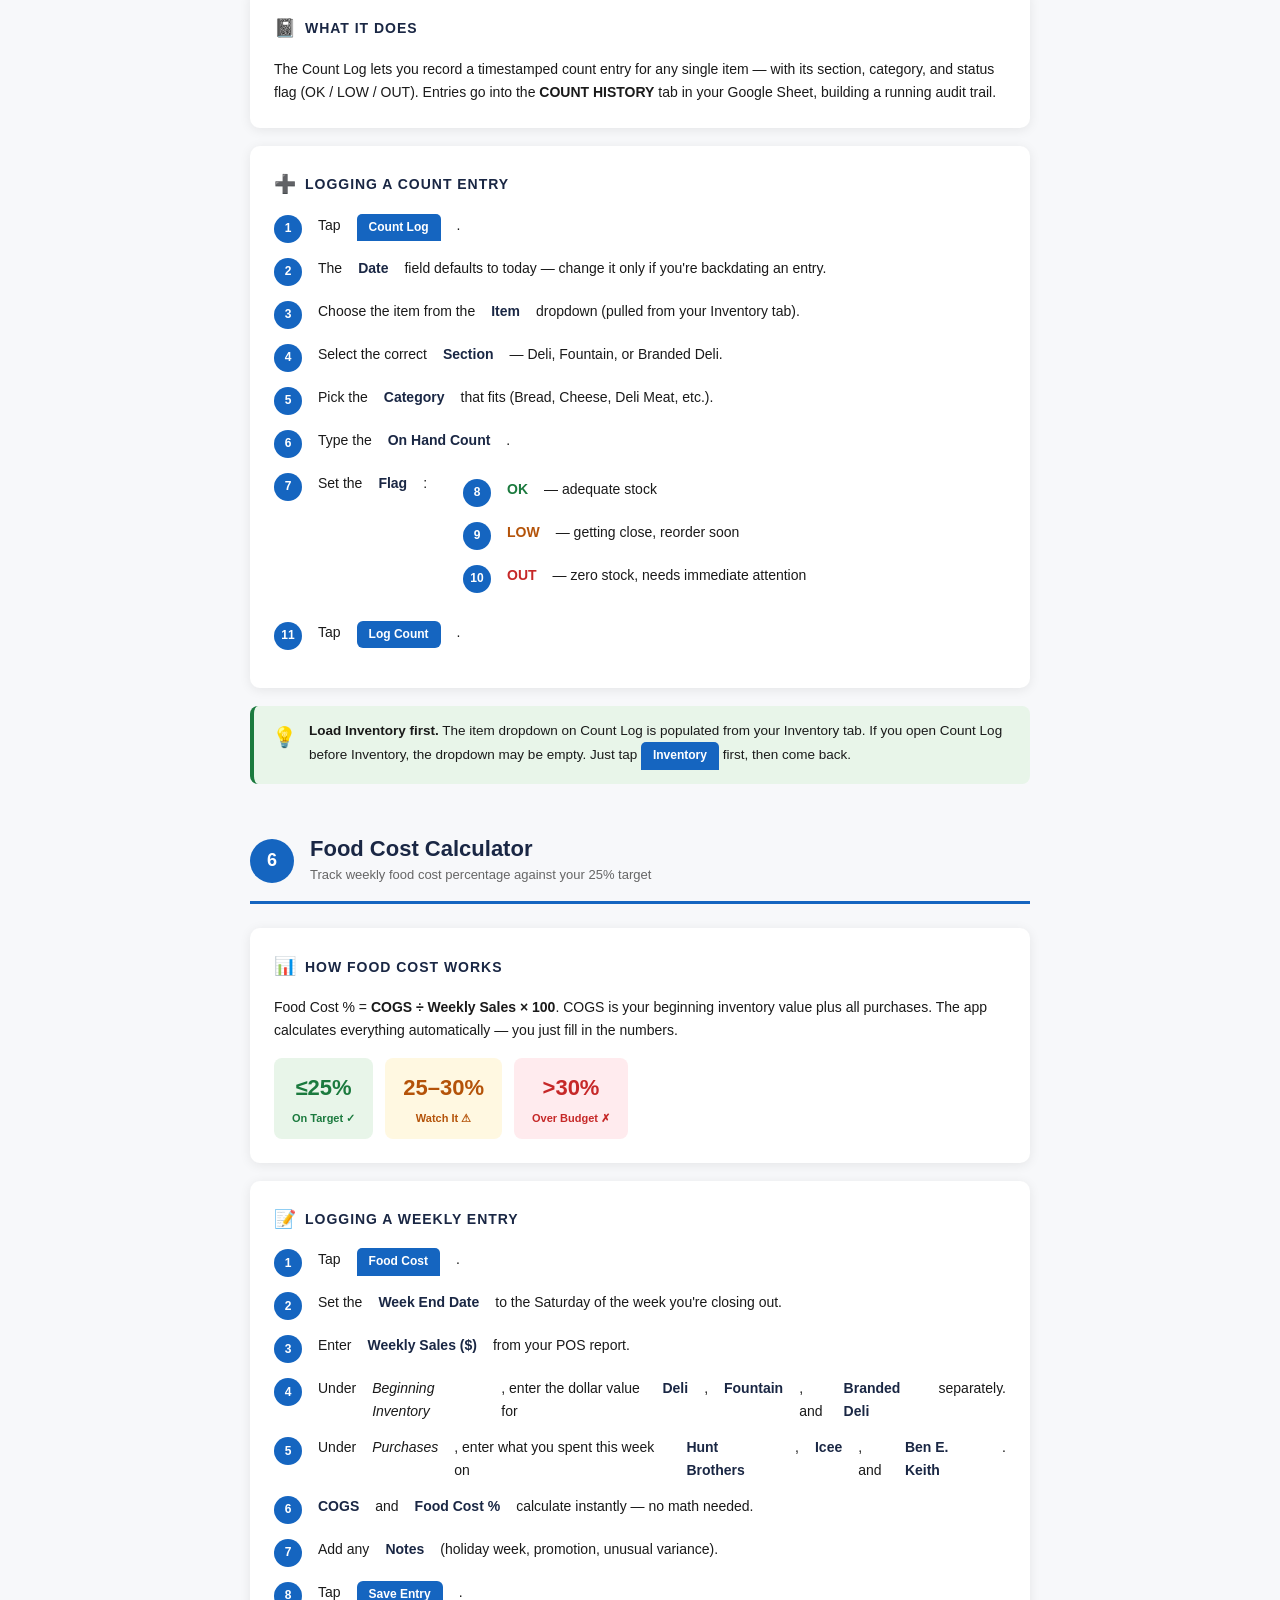
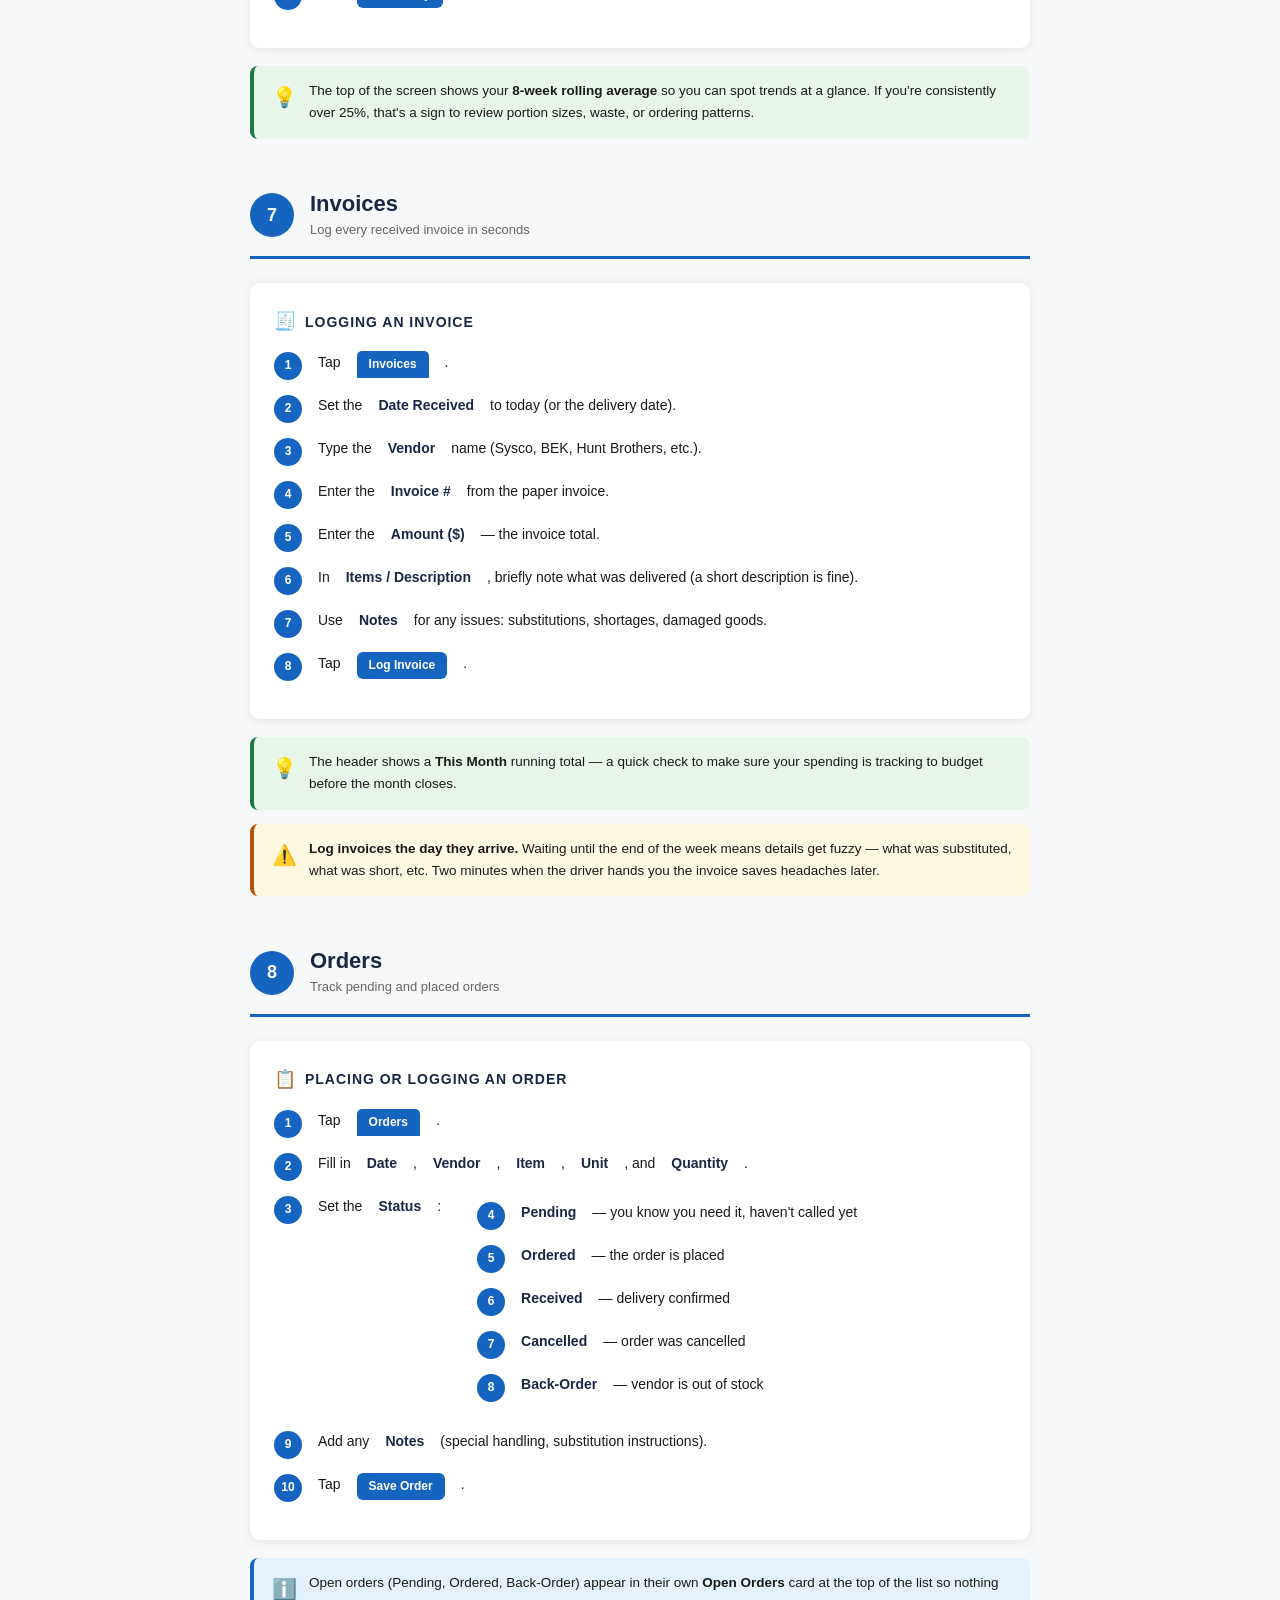
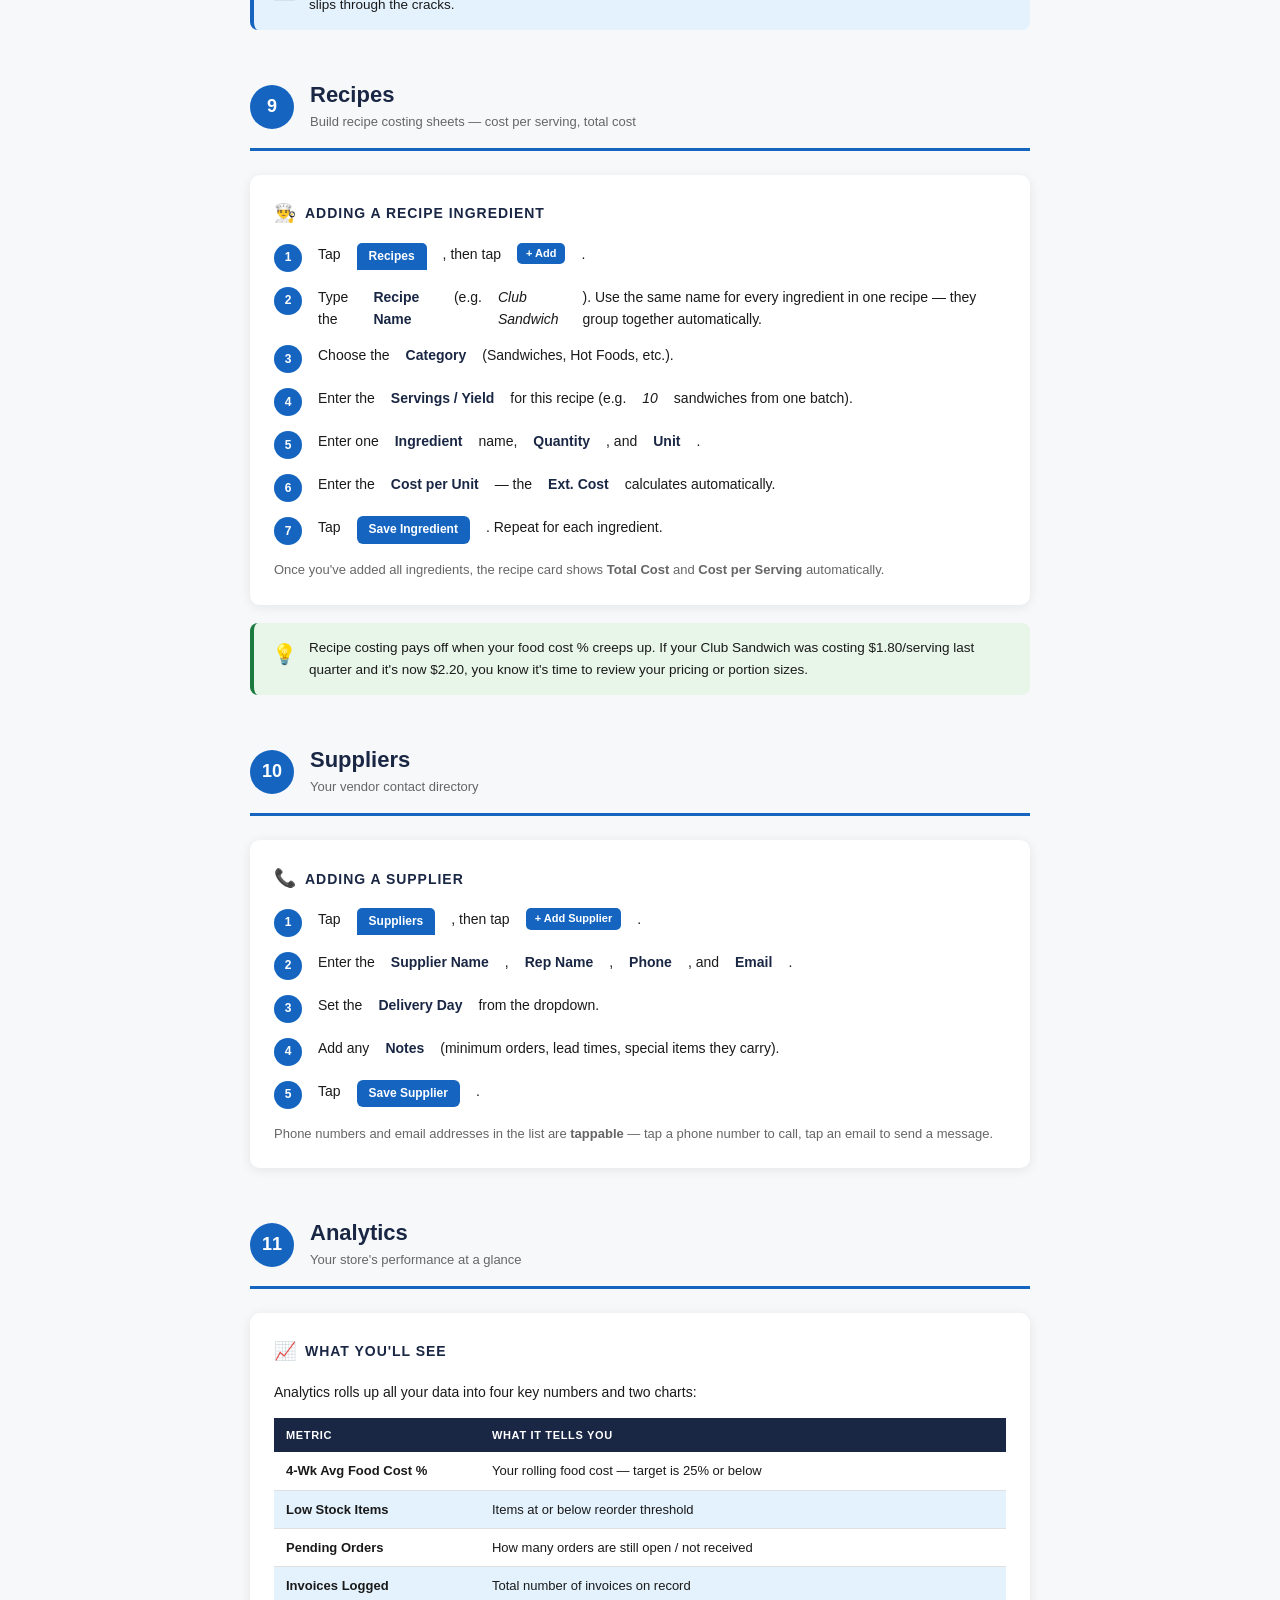
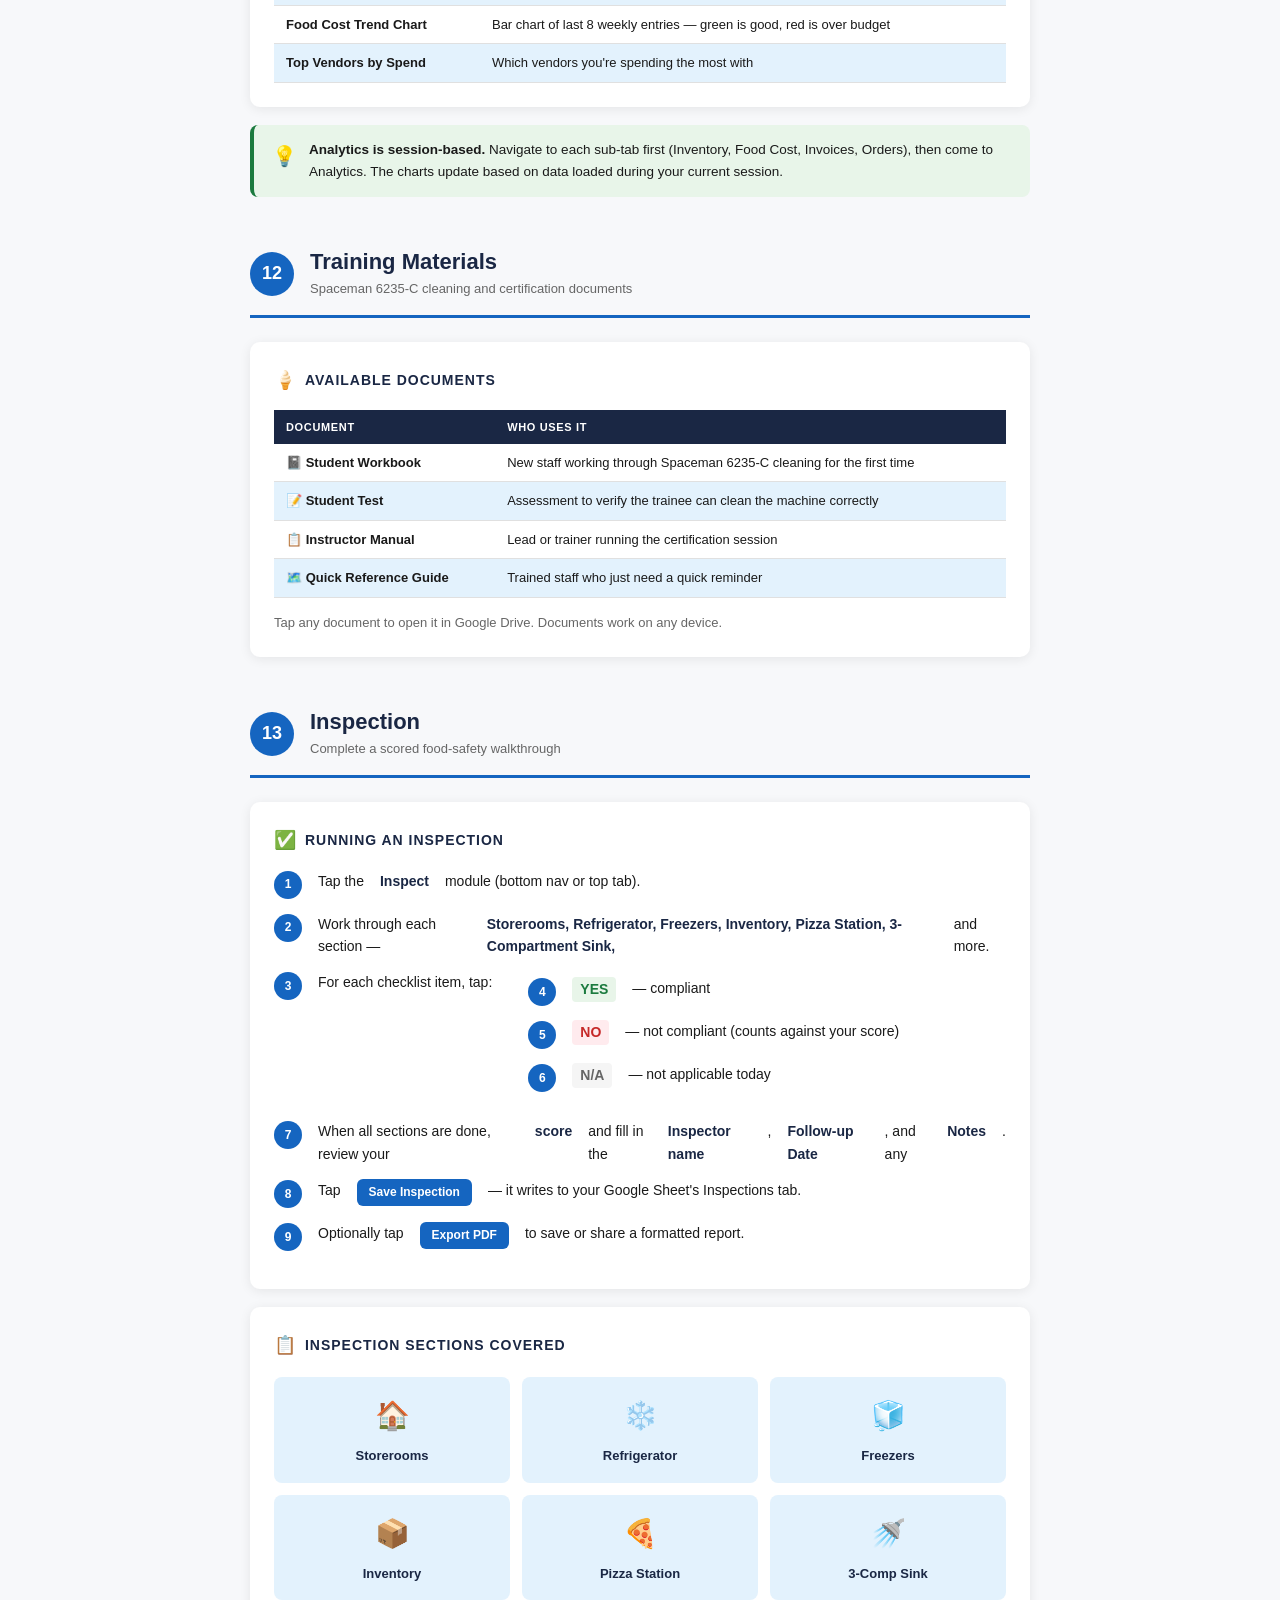
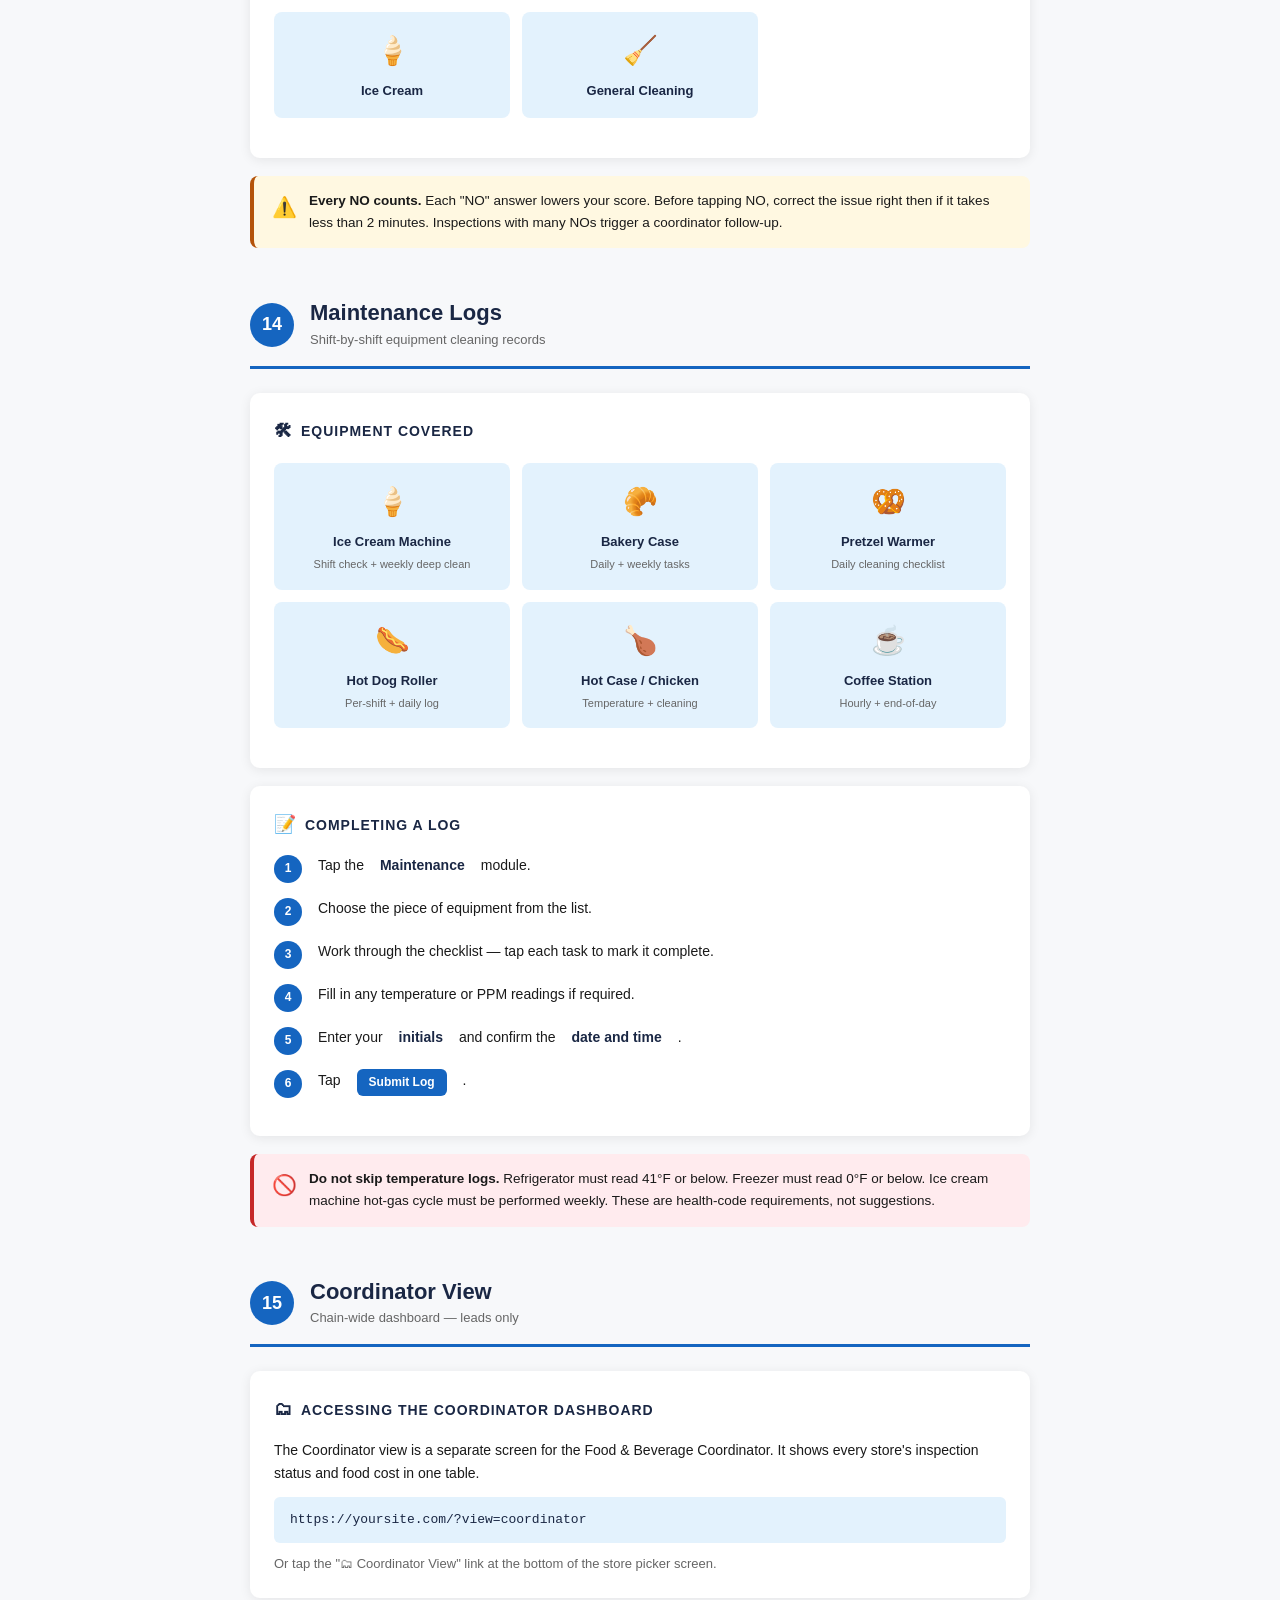
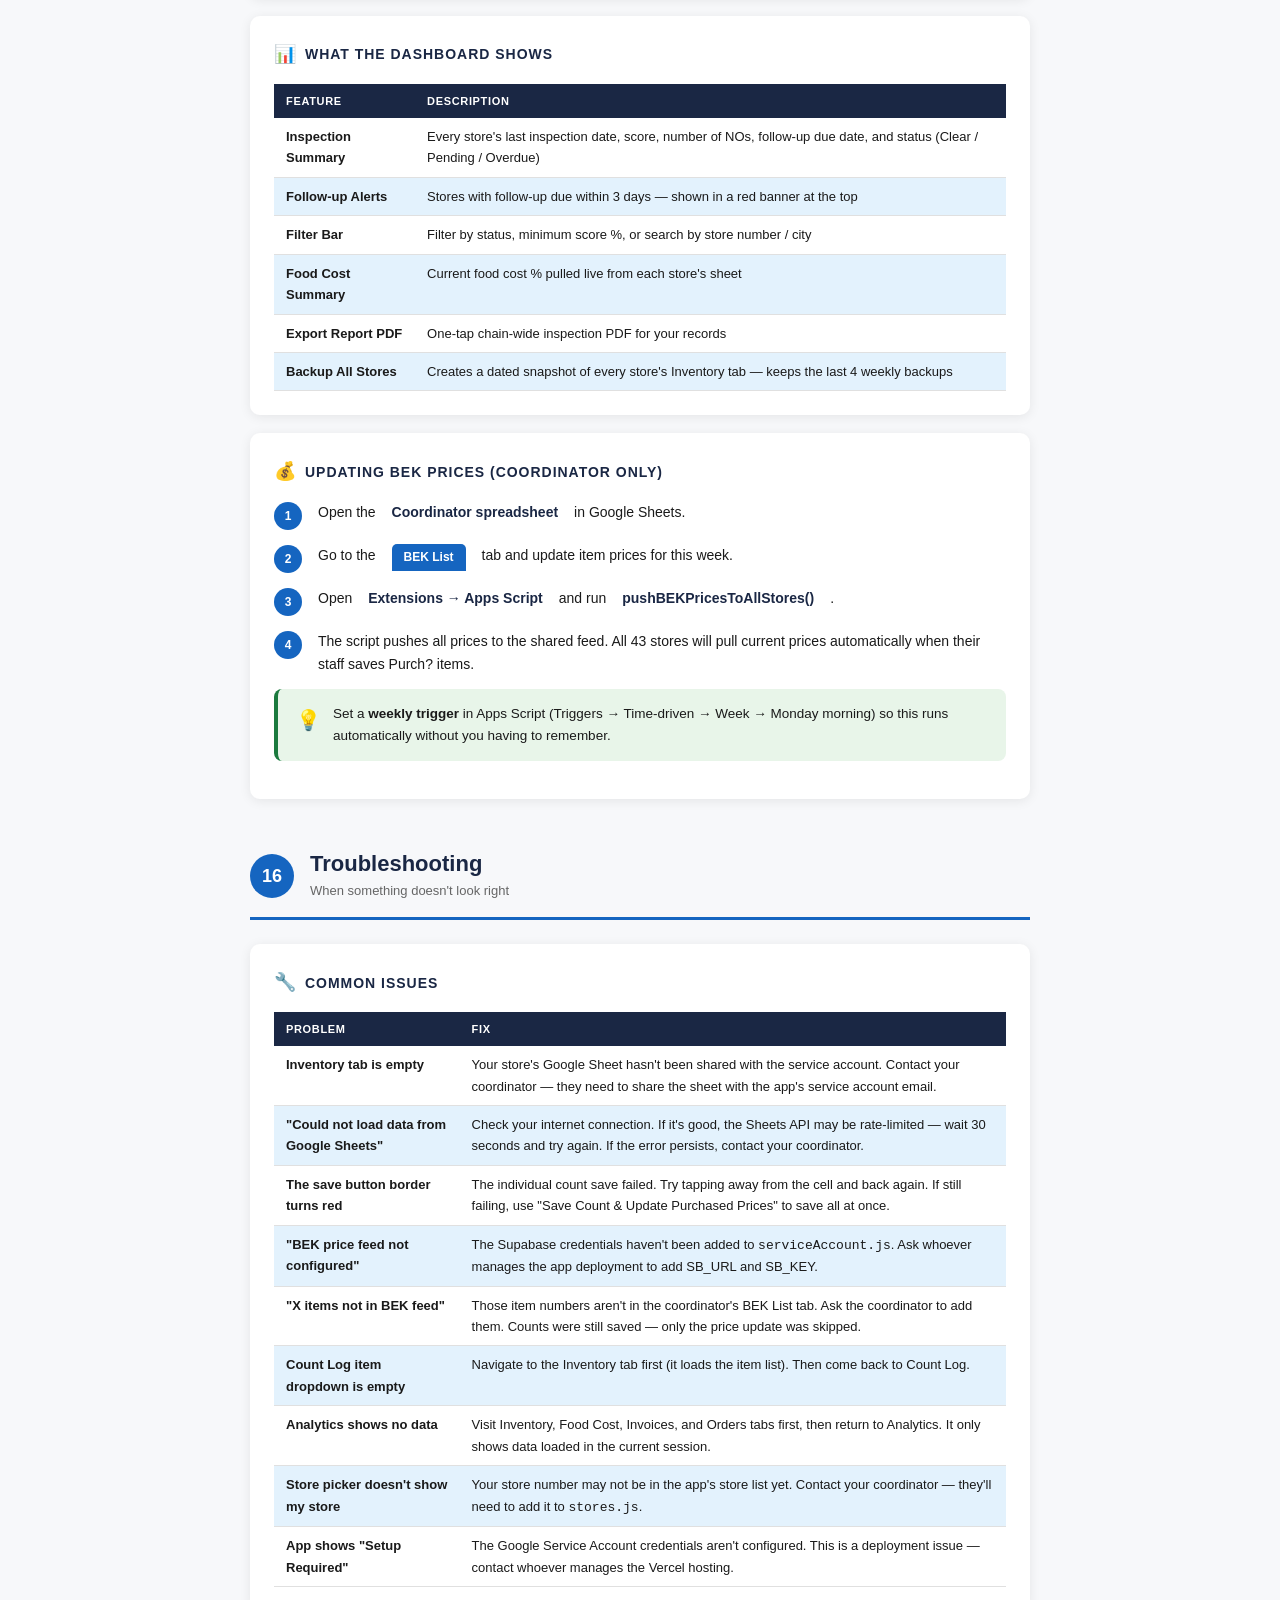
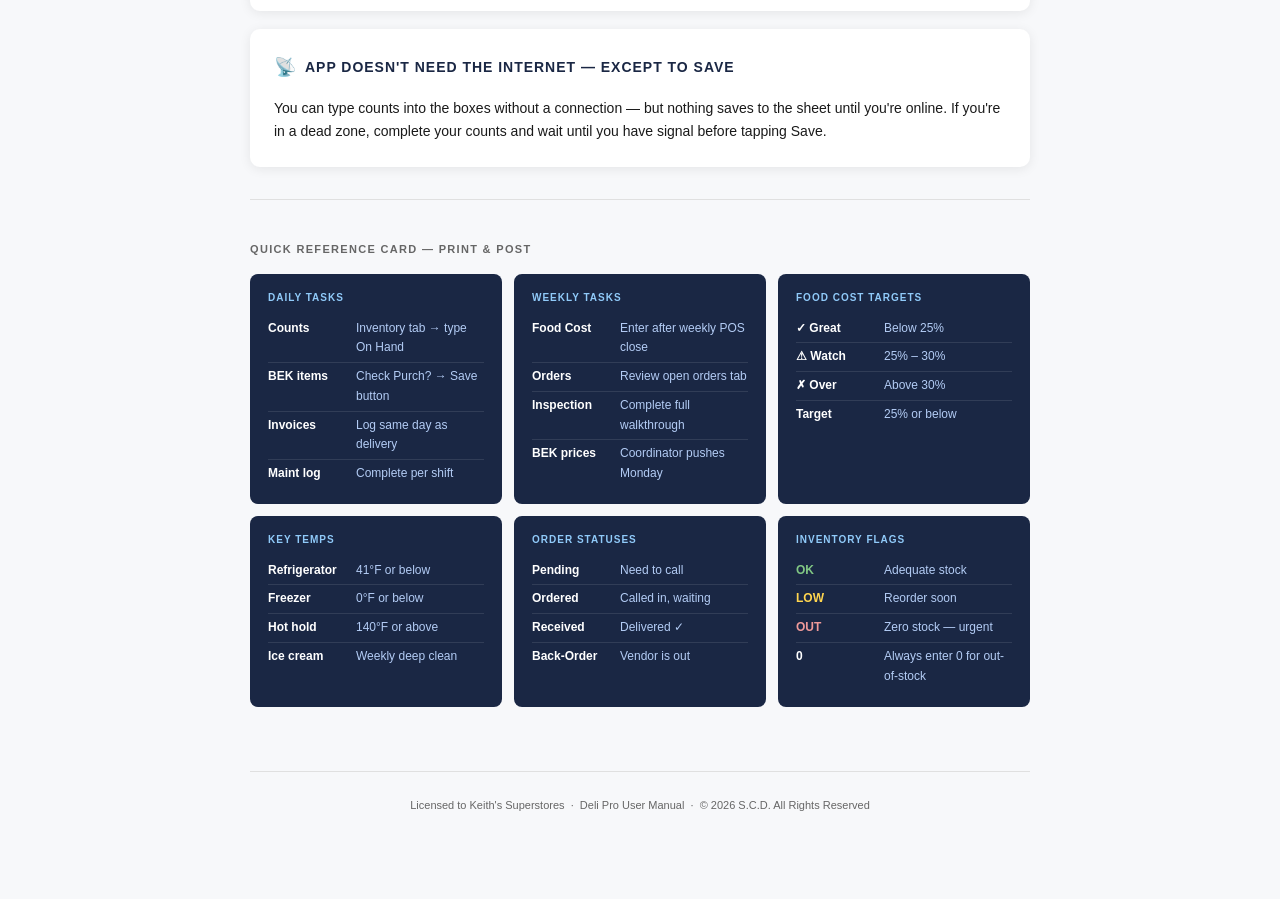
==== commit 1666c78a: "Replace all manager terminology with lead terminology Store Manager → Team Lead, Assistant Manager →" ====
--- a/manual.html
+++ b/manual.html
@@ -443,7 +443,7 @@
   <div class="cover-title">Deli Pro<br>User Manual</div>
   <div class="cover-sub">Everything you need to know to run the app — from first login to advanced features.</div>
   <div class="cover-badges">
-    <span class="cover-badge">🏪 Store Managers</span>
+    <span class="cover-badge">🏪 Team Leads</span>
     <span class="cover-badge">👩‍🍳 Deli Staff</span>
     <span class="cover-badge">🗂 Coordinators</span>
   </div>
@@ -978,7 +978,7 @@
         <tbody>
           <tr><td>📓 <strong>Student Workbook</strong></td><td>New staff working through Spaceman 6235-C cleaning for the first time</td></tr>
           <tr><td>📝 <strong>Student Test</strong></td><td>Assessment to verify the trainee can clean the machine correctly</td></tr>
-          <tr><td>📋 <strong>Instructor Manual</strong></td><td>Manager or trainer running the certification session</td></tr>
+          <tr><td>📋 <strong>Instructor Manual</strong></td><td>Lead or trainer running the certification session</td></tr>
           <tr><td>🗺️ <strong>Quick Reference Guide</strong></td><td>Trained staff who just need a quick reminder</td></tr>
         </tbody>
       </table>
@@ -1089,7 +1089,7 @@
       <div class="section-num">15</div>
       <div>
         <div class="section-title">Coordinator View</div>
-        <div class="section-desc">Chain-wide dashboard — managers only</div>
+        <div class="section-desc">Chain-wide dashboard — leads only</div>
       </div>
     </div>
 
